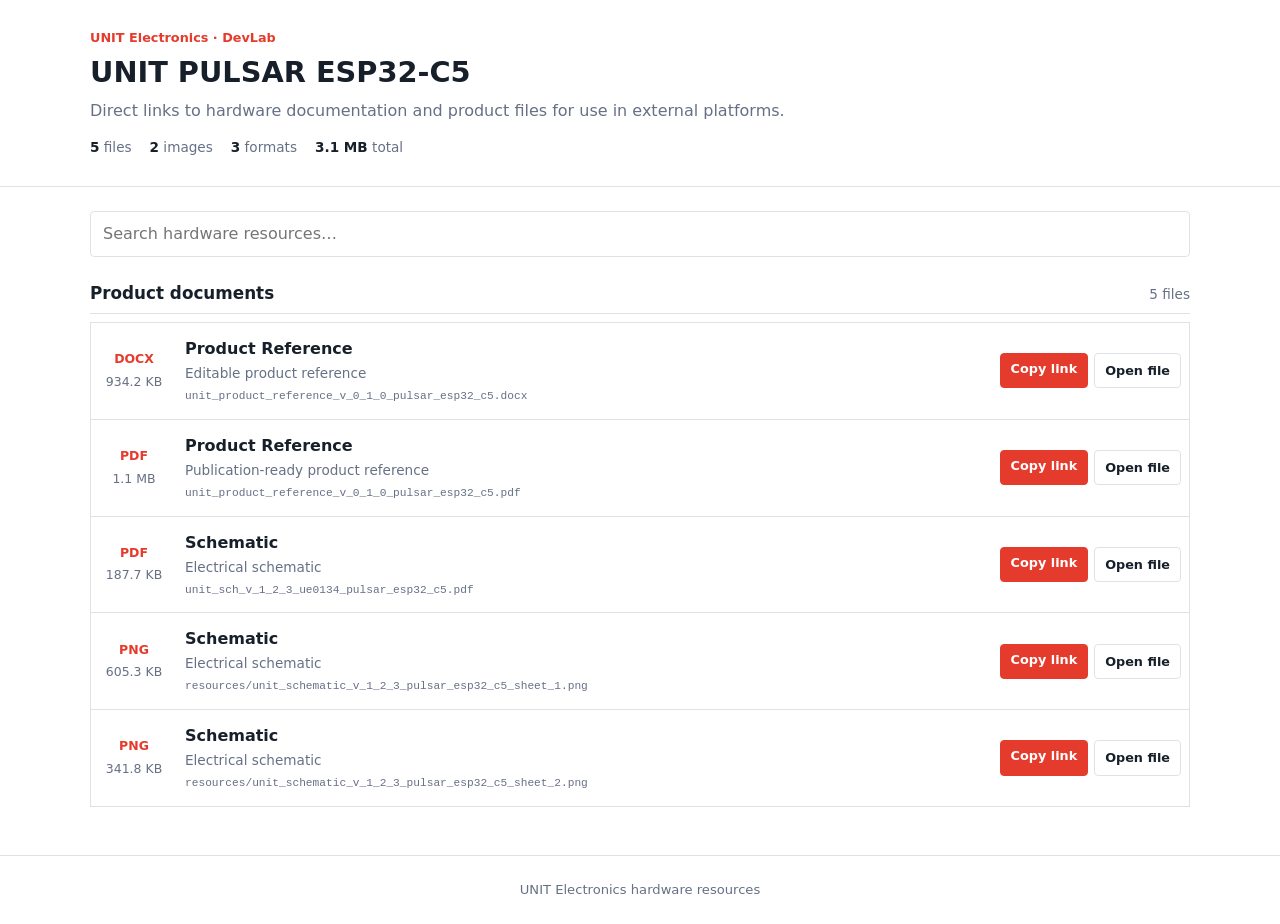
==== docs/index.html @ 6a367600 "Auto-update hardware documentation" ====
<!DOCTYPE html>
<html lang="en">
<head>
  <base href="hardware/">
  <meta charset="UTF-8">
  <meta name="viewport" content="width=device-width, initial-scale=1.0">
  <meta name="description" content="UNIT PULSAR ESP32-C5 hardware documentation and downloads">
  <title>UNIT PULSAR ESP32-C5 | Hardware Resources</title>
  <style>
    :root {
      --ink: #17202a;
      --muted: #667085;
      --line: #dfe3e8;
      --brand: #e53b2c;
    }
    * { box-sizing: border-box; }
    body {
      margin: 0;
      color: var(--ink);
      font: 16px/1.5 Inter, ui-sans-serif, system-ui, -apple-system, sans-serif;
    }
    .site-header { border-bottom: 1px solid var(--line); }
    .header-content, main {
      width: min(1100px, calc(100% - 32px));
      margin: 0 auto;
    }
    .header-content { padding: 28px 0; }
    .eyebrow {
      margin: 0 0 4px;
      color: var(--brand);
      font-size: .8rem;
      font-weight: 700;
    }
    h1 { margin: 0; font-size: 1.8rem; }
    .subtitle { margin: 5px 0 0; color: var(--muted); }
    .summary {
      display: flex;
      flex-wrap: wrap;
      gap: 18px;
      margin-top: 14px;
      color: var(--muted);
      font-size: .85rem;
    }
    .summary strong { color: var(--ink); }
    main { padding: 24px 0 48px; }
    .toolbar { margin-bottom: 24px; }
    .search {
      width: 100%;
      padding: 10px 12px;
      border: 1px solid var(--line);
      border-radius: 4px;
      color: var(--ink);
      font: inherit;
    }
    .search:focus { outline: 2px solid #f6c4bf; border-color: var(--brand); }
    .resource-section { margin-top: 24px; }
    .section-heading {
      display: flex;
      align-items: baseline;
      justify-content: space-between;
      margin-bottom: 8px;
      border-bottom: 1px solid var(--line);
    }
    .section-heading h2 { margin: 0 0 7px; font-size: 1.05rem; }
    .section-heading span { color: var(--muted); font-size: .85rem; }
    .resource-list { border-top: 1px solid var(--line); }
    .resource-item {
      display: grid;
      grid-template-columns: 70px minmax(0, 1fr) auto;
      align-items: center;
      gap: 16px;
      padding: 14px 8px;
      border: 1px solid var(--line);
      border-top: 0;
    }
    .file-meta { display: grid; gap: 4px; text-align: center; }
    .file-type {
      color: var(--brand);
      font-size: .78rem;
    }
    .file-size { color: var(--muted); font-size: .78rem; }
    .resource-details { min-width: 0; }
    .resource-item h3 { margin: 0; font-size: 1rem; }
    .resource-item p {
      display: inline;
      margin: 0 8px 0 0;
      color: var(--muted);
      font-size: .85rem;
    }
    .resource-item code {
      display: block;
      overflow: hidden;
      margin-top: 3px;
      color: var(--muted);
      font-size: .7rem;
      text-overflow: ellipsis;
      white-space: nowrap;
    }
    .actions { display: flex; gap: 6px; }
    .button {
      display: inline-flex;
      justify-content: center;
      padding: 7px 10px;
      border: 1px solid var(--line);
      border-radius: 4px;
      color: var(--ink);
      background: #fff;
      cursor: pointer;
      text-decoration: none;
      font-size: .8rem;
      font-weight: 600;
      font-family: inherit;
    }
    .button:hover { border-color: #aeb4bd; }
    .button.primary { color: #fff; border-color: var(--brand); background: var(--brand); }
    .empty-state { display: none; padding: 32px 0; color: var(--muted); text-align: center; }
    footer { padding: 24px 16px; border-top: 1px solid var(--line); color: var(--muted); text-align: center; font-size: .82rem; }
    [hidden] { display: none !important; }
    .visually-hidden {
      position: absolute;
      width: 1px;
      height: 1px;
      padding: 0;
      margin: -1px;
      overflow: hidden;
      clip: rect(0, 0, 0, 0);
      white-space: nowrap;
      border: 0;
    }
    @media (max-width: 680px) {
      .resource-item { grid-template-columns: 52px minmax(0, 1fr); }
      .actions { grid-column: 1 / -1; padding-left: 68px; }
    }
  </style>
</head>
<body>
  <header class="site-header">
    <div class="header-content">
      <p class="eyebrow">UNIT Electronics · DevLab</p>
      <h1>UNIT PULSAR ESP32-C5</h1>
      <p class="subtitle">Direct links to hardware documentation and product files for use in external platforms.</p>
      <div class="summary" aria-label="Resource summary">
        <span><strong>5</strong> files</span>
        <span><strong>2</strong> images</span>
        <span><strong>3</strong> formats</span>
        <span><strong>3.1 MB</strong> total</span>
      </div>
    </div>
  </header>
  <main>
    <div class="toolbar">
      <label for="resource-search" class="visually-hidden">Search hardware resources</label>
      <input id="resource-search" class="search" type="search" placeholder="Search hardware resources…" autocomplete="off">
    </div>

      <section class="resource-section">
        <div class="section-heading">
          <h2>Product documents</h2>
          <span>5 files</span>
        </div>
        <div class="resource-list">
        <article class="resource-item" data-search="product reference unit_product_reference_v_0_1_0_pulsar_esp32_c5.docx editable product reference">
          <div class="file-meta">
            <strong class="file-type">DOCX</strong>
            <span class="file-size">934.2 KB</span>
          </div>
          <div class="resource-details">
            <h3>Product Reference</h3>
            <p>Editable product reference</p>
            <code title="unit_product_reference_v_0_1_0_pulsar_esp32_c5.docx">unit_product_reference_v_0_1_0_pulsar_esp32_c5.docx</code>
          </div>
          <div class="actions">
            <button class="button primary copy-link" type="button" data-url="unit_product_reference_v_0_1_0_pulsar_esp32_c5.docx">Copy link</button>
            <a class="button" href="unit_product_reference_v_0_1_0_pulsar_esp32_c5.docx" target="_blank" rel="noopener">Open file</a>
          </div>
        </article>

        <article class="resource-item" data-search="product reference unit_product_reference_v_0_1_0_pulsar_esp32_c5.pdf publication-ready product reference">
          <div class="file-meta">
            <strong class="file-type">PDF</strong>
            <span class="file-size">1.1 MB</span>
          </div>
          <div class="resource-details">
            <h3>Product Reference</h3>
            <p>Publication-ready product reference</p>
            <code title="unit_product_reference_v_0_1_0_pulsar_esp32_c5.pdf">unit_product_reference_v_0_1_0_pulsar_esp32_c5.pdf</code>
          </div>
          <div class="actions">
            <button class="button primary copy-link" type="button" data-url="unit_product_reference_v_0_1_0_pulsar_esp32_c5.pdf">Copy link</button>
            <a class="button" href="unit_product_reference_v_0_1_0_pulsar_esp32_c5.pdf" target="_blank" rel="noopener">Open file</a>
          </div>
        </article>

        <article class="resource-item" data-search="schematic unit_sch_v_1_2_3_ue0134_pulsar_esp32_c5.pdf electrical schematic">
          <div class="file-meta">
            <strong class="file-type">PDF</strong>
            <span class="file-size">187.7 KB</span>
          </div>
          <div class="resource-details">
            <h3>Schematic</h3>
            <p>Electrical schematic</p>
            <code title="unit_sch_v_1_2_3_ue0134_pulsar_esp32_c5.pdf">unit_sch_v_1_2_3_ue0134_pulsar_esp32_c5.pdf</code>
          </div>
          <div class="actions">
            <button class="button primary copy-link" type="button" data-url="unit_sch_v_1_2_3_ue0134_pulsar_esp32_c5.pdf">Copy link</button>
            <a class="button" href="unit_sch_v_1_2_3_ue0134_pulsar_esp32_c5.pdf" target="_blank" rel="noopener">Open file</a>
          </div>
        </article>

        <article class="resource-item" data-search="schematic resources/unit_schematic_v_1_2_3_pulsar_esp32_c5_sheet_1.png electrical schematic">
          <div class="file-meta">
            <strong class="file-type">PNG</strong>
            <span class="file-size">605.3 KB</span>
          </div>
          <div class="resource-details">
            <h3>Schematic</h3>
            <p>Electrical schematic</p>
            <code title="resources/unit_schematic_v_1_2_3_pulsar_esp32_c5_sheet_1.png">resources/unit_schematic_v_1_2_3_pulsar_esp32_c5_sheet_1.png</code>
          </div>
          <div class="actions">
            <button class="button primary copy-link" type="button" data-url="resources/unit_schematic_v_1_2_3_pulsar_esp32_c5_sheet_1.png">Copy link</button>
            <a class="button" href="resources/unit_schematic_v_1_2_3_pulsar_esp32_c5_sheet_1.png" target="_blank" rel="noopener">Open file</a>
          </div>
        </article>

        <article class="resource-item" data-search="schematic resources/unit_schematic_v_1_2_3_pulsar_esp32_c5_sheet_2.png electrical schematic">
          <div class="file-meta">
            <strong class="file-type">PNG</strong>
            <span class="file-size">341.8 KB</span>
          </div>
          <div class="resource-details">
            <h3>Schematic</h3>
            <p>Electrical schematic</p>
            <code title="resources/unit_schematic_v_1_2_3_pulsar_esp32_c5_sheet_2.png">resources/unit_schematic_v_1_2_3_pulsar_esp32_c5_sheet_2.png</code>
          </div>
          <div class="actions">
            <button class="button primary copy-link" type="button" data-url="resources/unit_schematic_v_1_2_3_pulsar_esp32_c5_sheet_2.png">Copy link</button>
            <a class="button" href="resources/unit_schematic_v_1_2_3_pulsar_esp32_c5_sheet_2.png" target="_blank" rel="noopener">Open file</a>
          </div>
        </article>
        </div>
      </section>
    <p id="empty-state" class="empty-state">No resources match your search.</p>
  </main>
  <footer>UNIT Electronics hardware resources</footer>
  <script>
    const search = document.getElementById('resource-search');
    const sections = [...document.querySelectorAll('.resource-section')];
    const emptyState = document.getElementById('empty-state');
    const copyText = async (text) => {
      try {
        await navigator.clipboard.writeText(text);
      } catch (error) {
        const input = document.createElement('textarea');
        input.value = text;
        input.style.position = 'fixed';
        input.style.opacity = '0';
        document.body.appendChild(input);
        input.select();
        document.execCommand('copy');
        input.remove();
      }
    };
    document.querySelectorAll('.copy-link').forEach((button) => {
      button.addEventListener('click', async () => {
        const absoluteUrl = new URL(button.dataset.url, document.baseURI).href;
        await copyText(absoluteUrl);
        const originalLabel = button.textContent;
        button.textContent = 'Copied';
        setTimeout(() => { button.textContent = originalLabel; }, 1600);
      });
    });
    search.addEventListener('input', () => {
      const query = search.value.trim().toLowerCase();
      let visibleCards = 0;
      sections.forEach((section) => {
        let sectionCards = 0;
        section.querySelectorAll('.resource-item').forEach((card) => {
          const match = card.dataset.search.includes(query);
          card.hidden = !match;
          sectionCards += Number(match);
        });
        section.hidden = sectionCards === 0;
        visibleCards += sectionCards;
      });
      emptyState.style.display = visibleCards ? 'none' : 'block';
    });
  </script>
</body>
</html>
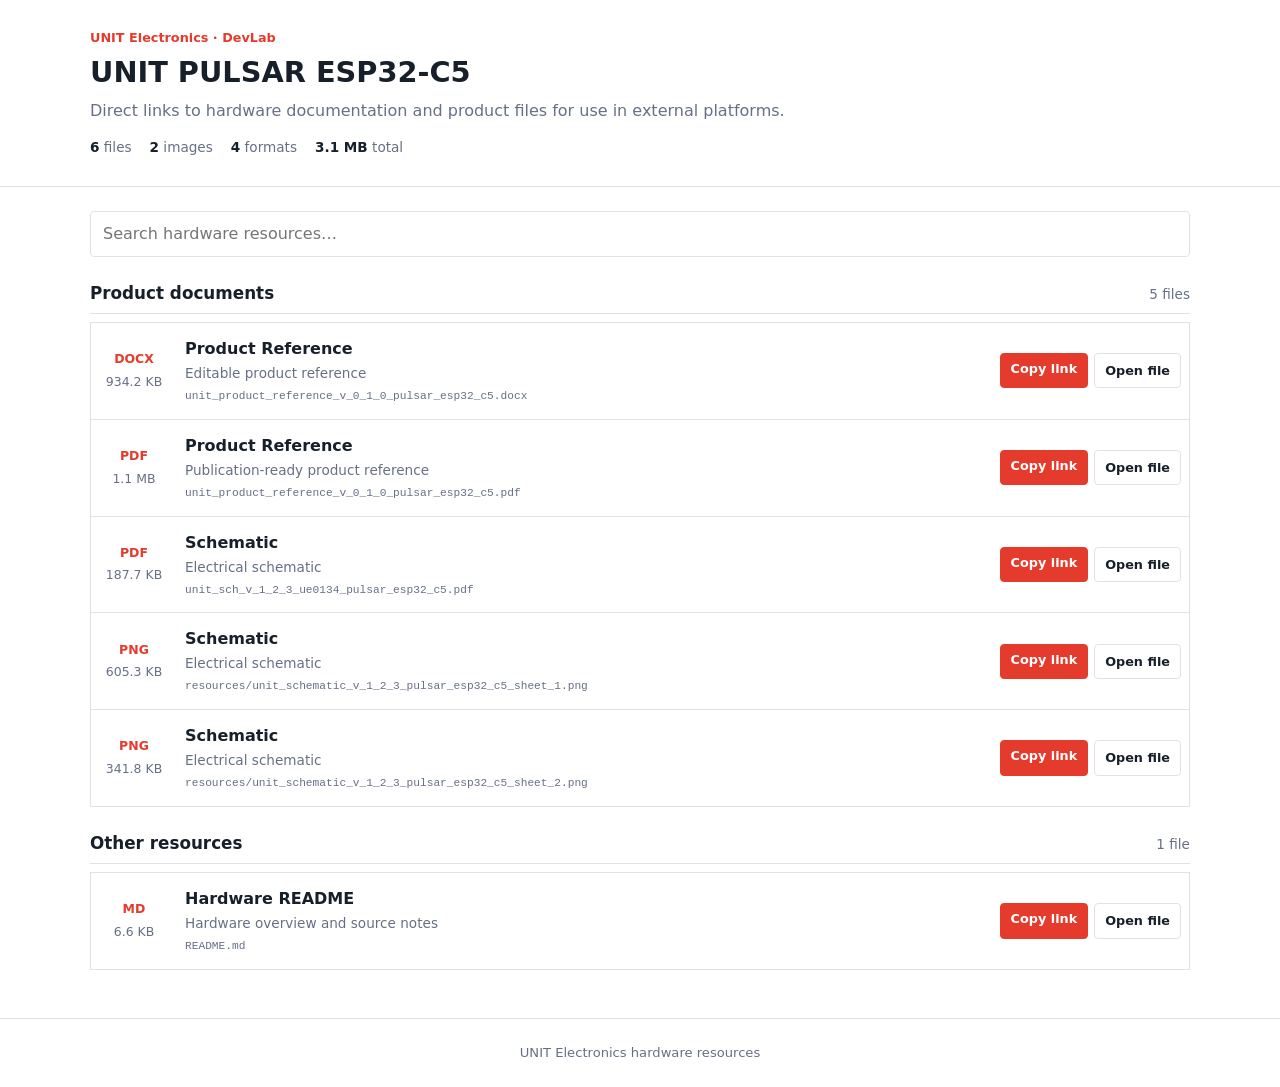
==== commit 274820e0: "Auto-update hardware documentation" ====
--- a/docs/index.html
+++ b/docs/index.html
@@ -140,9 +140,9 @@
       <h1>UNIT PULSAR ESP32-C5</h1>
       <p class="subtitle">Direct links to hardware documentation and product files for use in external platforms.</p>
       <div class="summary" aria-label="Resource summary">
-        <span><strong>5</strong> files</span>
+        <span><strong>6</strong> files</span>
         <span><strong>2</strong> images</span>
-        <span><strong>3</strong> formats</span>
+        <span><strong>4</strong> formats</span>
         <span><strong>3.1 MB</strong> total</span>
       </div>
     </div>
@@ -236,6 +236,29 @@
           <div class="actions">
             <button class="button primary copy-link" type="button" data-url="resources/unit_schematic_v_1_2_3_pulsar_esp32_c5_sheet_2.png">Copy link</button>
             <a class="button" href="resources/unit_schematic_v_1_2_3_pulsar_esp32_c5_sheet_2.png" target="_blank" rel="noopener">Open file</a>
+          </div>
+        </article>
+        </div>
+      </section>
+      <section class="resource-section">
+        <div class="section-heading">
+          <h2>Other resources</h2>
+          <span>1 file</span>
+        </div>
+        <div class="resource-list">
+        <article class="resource-item" data-search="hardware readme readme.md hardware overview and source notes">
+          <div class="file-meta">
+            <strong class="file-type">MD</strong>
+            <span class="file-size">6.6 KB</span>
+          </div>
+          <div class="resource-details">
+            <h3>Hardware README</h3>
+            <p>Hardware overview and source notes</p>
+            <code title="README.md">README.md</code>
+          </div>
+          <div class="actions">
+            <button class="button primary copy-link" type="button" data-url="README.md">Copy link</button>
+            <a class="button" href="README.md" target="_blank" rel="noopener">Open file</a>
           </div>
         </article>
         </div>
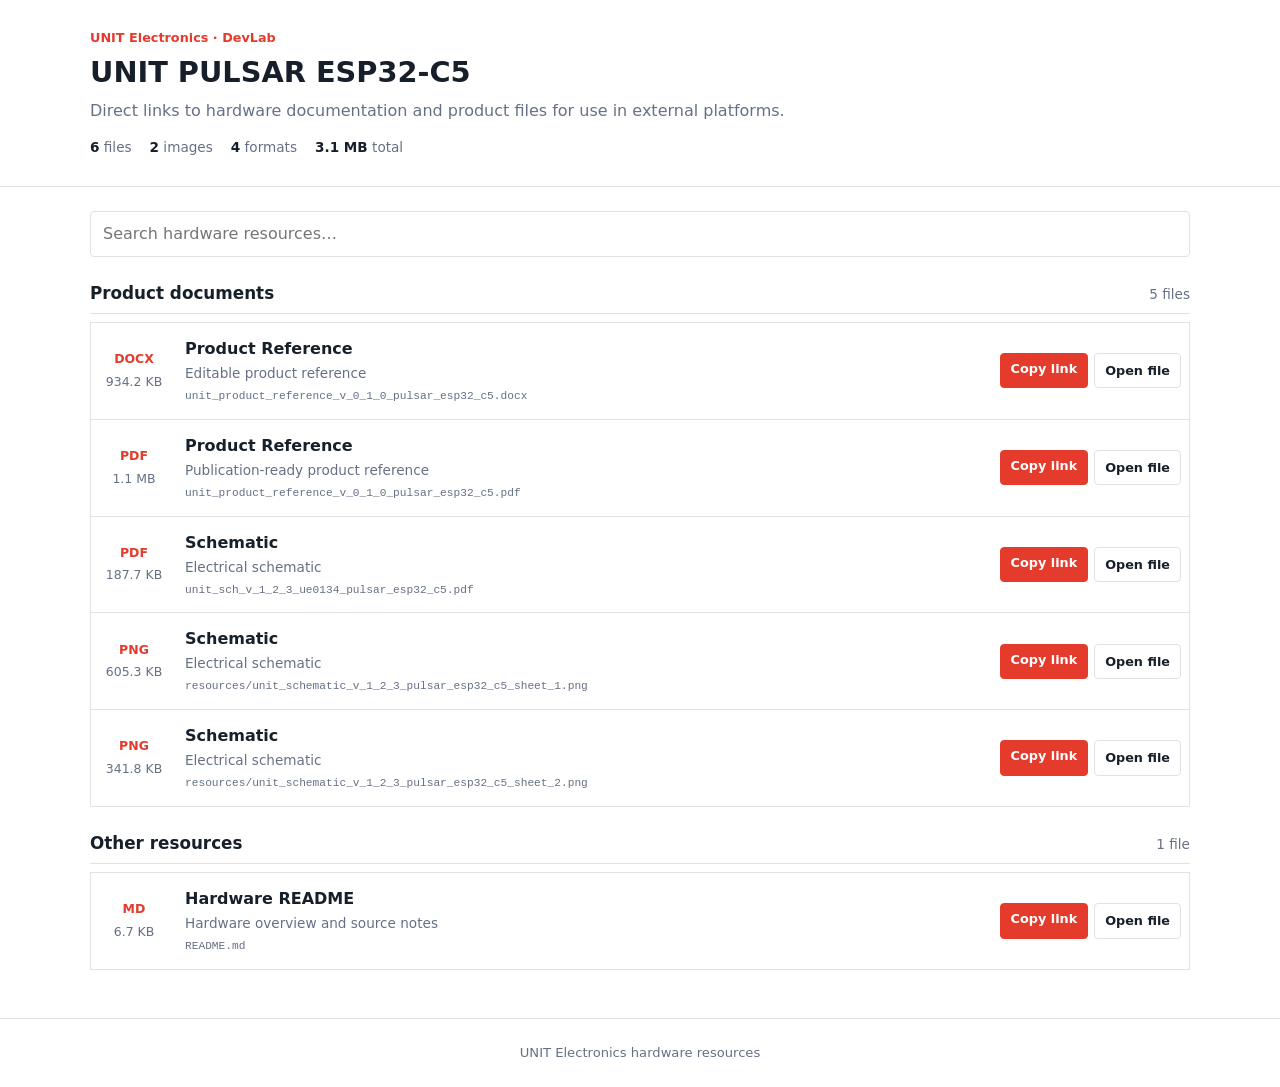
==== commit 54679998: "Auto-update hardware documentation" ====
--- a/docs/index.html
+++ b/docs/index.html
@@ -249,7 +249,7 @@
         <article class="resource-item" data-search="hardware readme readme.md hardware overview and source notes">
           <div class="file-meta">
             <strong class="file-type">MD</strong>
-            <span class="file-size">6.6 KB</span>
+            <span class="file-size">6.7 KB</span>
           </div>
           <div class="resource-details">
             <h3>Hardware README</h3>
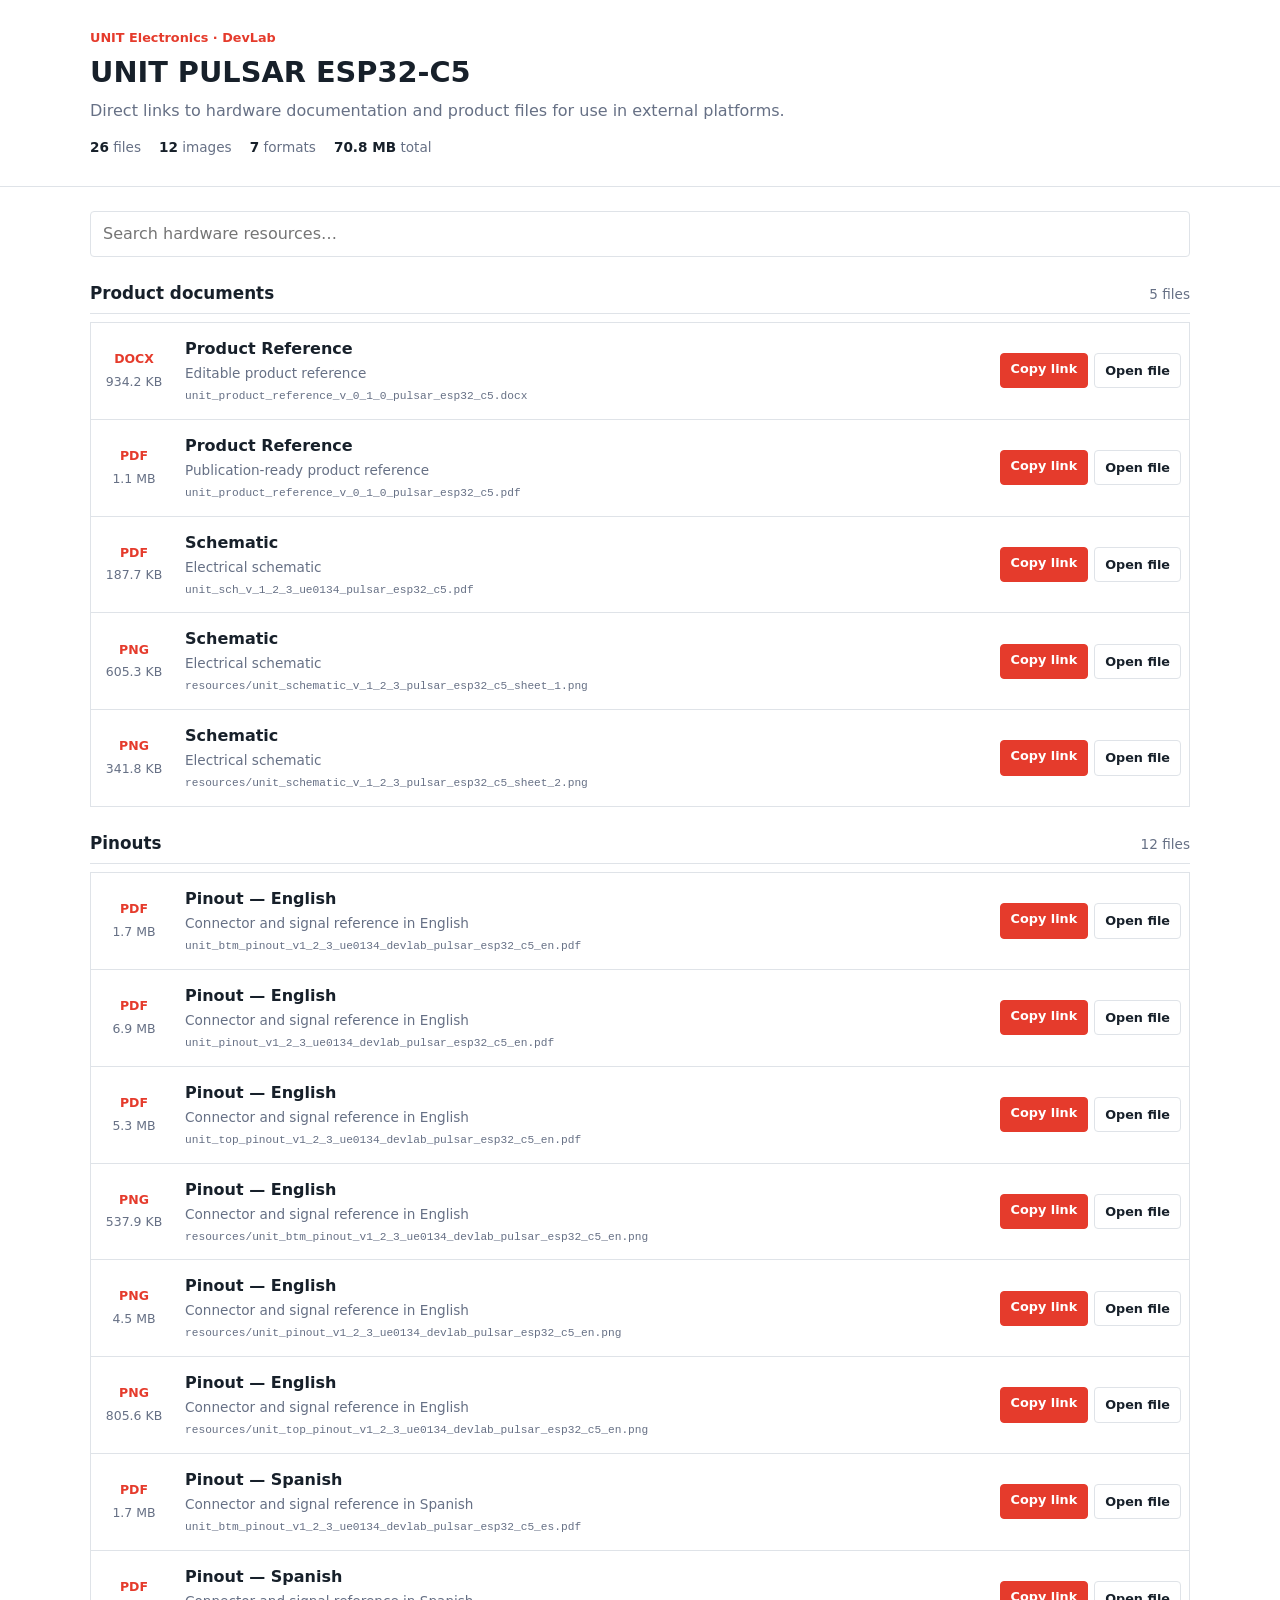
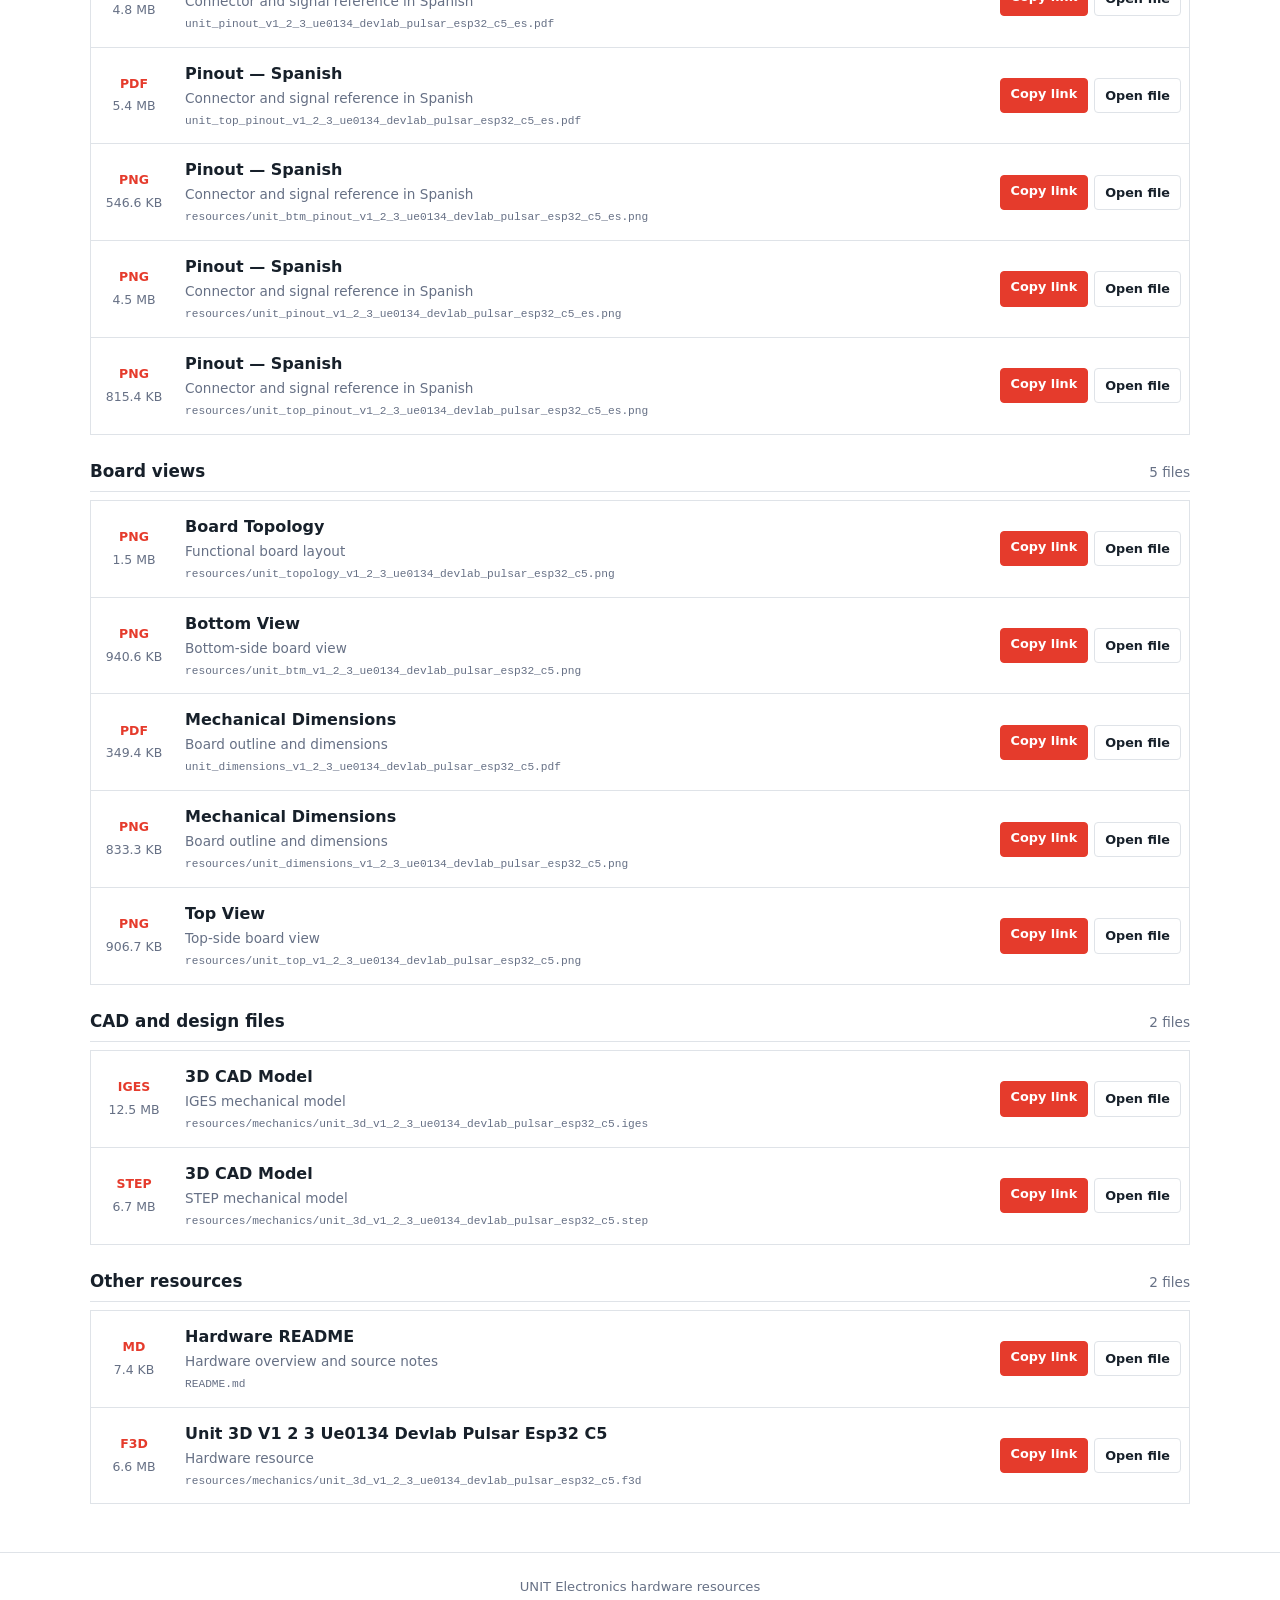
==== commit 3e25728b: "Auto-update hardware documentation" ====
--- a/docs/index.html
+++ b/docs/index.html
@@ -140,10 +140,10 @@
       <h1>UNIT PULSAR ESP32-C5</h1>
       <p class="subtitle">Direct links to hardware documentation and product files for use in external platforms.</p>
       <div class="summary" aria-label="Resource summary">
-        <span><strong>6</strong> files</span>
-        <span><strong>2</strong> images</span>
-        <span><strong>4</strong> formats</span>
-        <span><strong>3.1 MB</strong> total</span>
+        <span><strong>26</strong> files</span>
+        <span><strong>12</strong> images</span>
+        <span><strong>7</strong> formats</span>
+        <span><strong>70.8 MB</strong> total</span>
       </div>
     </div>
   </header>
@@ -242,14 +242,339 @@
       </section>
       <section class="resource-section">
         <div class="section-heading">
+          <h2>Pinouts</h2>
+          <span>12 files</span>
+        </div>
+        <div class="resource-list">
+        <article class="resource-item" data-search="pinout — english unit_btm_pinout_v1_2_3_ue0134_devlab_pulsar_esp32_c5_en.pdf connector and signal reference in english">
+          <div class="file-meta">
+            <strong class="file-type">PDF</strong>
+            <span class="file-size">1.7 MB</span>
+          </div>
+          <div class="resource-details">
+            <h3>Pinout — English</h3>
+            <p>Connector and signal reference in English</p>
+            <code title="unit_btm_pinout_v1_2_3_ue0134_devlab_pulsar_esp32_c5_en.pdf">unit_btm_pinout_v1_2_3_ue0134_devlab_pulsar_esp32_c5_en.pdf</code>
+          </div>
+          <div class="actions">
+            <button class="button primary copy-link" type="button" data-url="unit_btm_pinout_v1_2_3_ue0134_devlab_pulsar_esp32_c5_en.pdf">Copy link</button>
+            <a class="button" href="unit_btm_pinout_v1_2_3_ue0134_devlab_pulsar_esp32_c5_en.pdf" target="_blank" rel="noopener">Open file</a>
+          </div>
+        </article>
+
+        <article class="resource-item" data-search="pinout — english unit_pinout_v1_2_3_ue0134_devlab_pulsar_esp32_c5_en.pdf connector and signal reference in english">
+          <div class="file-meta">
+            <strong class="file-type">PDF</strong>
+            <span class="file-size">6.9 MB</span>
+          </div>
+          <div class="resource-details">
+            <h3>Pinout — English</h3>
+            <p>Connector and signal reference in English</p>
+            <code title="unit_pinout_v1_2_3_ue0134_devlab_pulsar_esp32_c5_en.pdf">unit_pinout_v1_2_3_ue0134_devlab_pulsar_esp32_c5_en.pdf</code>
+          </div>
+          <div class="actions">
+            <button class="button primary copy-link" type="button" data-url="unit_pinout_v1_2_3_ue0134_devlab_pulsar_esp32_c5_en.pdf">Copy link</button>
+            <a class="button" href="unit_pinout_v1_2_3_ue0134_devlab_pulsar_esp32_c5_en.pdf" target="_blank" rel="noopener">Open file</a>
+          </div>
+        </article>
+
+        <article class="resource-item" data-search="pinout — english unit_top_pinout_v1_2_3_ue0134_devlab_pulsar_esp32_c5_en.pdf connector and signal reference in english">
+          <div class="file-meta">
+            <strong class="file-type">PDF</strong>
+            <span class="file-size">5.3 MB</span>
+          </div>
+          <div class="resource-details">
+            <h3>Pinout — English</h3>
+            <p>Connector and signal reference in English</p>
+            <code title="unit_top_pinout_v1_2_3_ue0134_devlab_pulsar_esp32_c5_en.pdf">unit_top_pinout_v1_2_3_ue0134_devlab_pulsar_esp32_c5_en.pdf</code>
+          </div>
+          <div class="actions">
+            <button class="button primary copy-link" type="button" data-url="unit_top_pinout_v1_2_3_ue0134_devlab_pulsar_esp32_c5_en.pdf">Copy link</button>
+            <a class="button" href="unit_top_pinout_v1_2_3_ue0134_devlab_pulsar_esp32_c5_en.pdf" target="_blank" rel="noopener">Open file</a>
+          </div>
+        </article>
+
+        <article class="resource-item" data-search="pinout — english resources/unit_btm_pinout_v1_2_3_ue0134_devlab_pulsar_esp32_c5_en.png connector and signal reference in english">
+          <div class="file-meta">
+            <strong class="file-type">PNG</strong>
+            <span class="file-size">537.9 KB</span>
+          </div>
+          <div class="resource-details">
+            <h3>Pinout — English</h3>
+            <p>Connector and signal reference in English</p>
+            <code title="resources/unit_btm_pinout_v1_2_3_ue0134_devlab_pulsar_esp32_c5_en.png">resources/unit_btm_pinout_v1_2_3_ue0134_devlab_pulsar_esp32_c5_en.png</code>
+          </div>
+          <div class="actions">
+            <button class="button primary copy-link" type="button" data-url="resources/unit_btm_pinout_v1_2_3_ue0134_devlab_pulsar_esp32_c5_en.png">Copy link</button>
+            <a class="button" href="resources/unit_btm_pinout_v1_2_3_ue0134_devlab_pulsar_esp32_c5_en.png" target="_blank" rel="noopener">Open file</a>
+          </div>
+        </article>
+
+        <article class="resource-item" data-search="pinout — english resources/unit_pinout_v1_2_3_ue0134_devlab_pulsar_esp32_c5_en.png connector and signal reference in english">
+          <div class="file-meta">
+            <strong class="file-type">PNG</strong>
+            <span class="file-size">4.5 MB</span>
+          </div>
+          <div class="resource-details">
+            <h3>Pinout — English</h3>
+            <p>Connector and signal reference in English</p>
+            <code title="resources/unit_pinout_v1_2_3_ue0134_devlab_pulsar_esp32_c5_en.png">resources/unit_pinout_v1_2_3_ue0134_devlab_pulsar_esp32_c5_en.png</code>
+          </div>
+          <div class="actions">
+            <button class="button primary copy-link" type="button" data-url="resources/unit_pinout_v1_2_3_ue0134_devlab_pulsar_esp32_c5_en.png">Copy link</button>
+            <a class="button" href="resources/unit_pinout_v1_2_3_ue0134_devlab_pulsar_esp32_c5_en.png" target="_blank" rel="noopener">Open file</a>
+          </div>
+        </article>
+
+        <article class="resource-item" data-search="pinout — english resources/unit_top_pinout_v1_2_3_ue0134_devlab_pulsar_esp32_c5_en.png connector and signal reference in english">
+          <div class="file-meta">
+            <strong class="file-type">PNG</strong>
+            <span class="file-size">805.6 KB</span>
+          </div>
+          <div class="resource-details">
+            <h3>Pinout — English</h3>
+            <p>Connector and signal reference in English</p>
+            <code title="resources/unit_top_pinout_v1_2_3_ue0134_devlab_pulsar_esp32_c5_en.png">resources/unit_top_pinout_v1_2_3_ue0134_devlab_pulsar_esp32_c5_en.png</code>
+          </div>
+          <div class="actions">
+            <button class="button primary copy-link" type="button" data-url="resources/unit_top_pinout_v1_2_3_ue0134_devlab_pulsar_esp32_c5_en.png">Copy link</button>
+            <a class="button" href="resources/unit_top_pinout_v1_2_3_ue0134_devlab_pulsar_esp32_c5_en.png" target="_blank" rel="noopener">Open file</a>
+          </div>
+        </article>
+
+        <article class="resource-item" data-search="pinout — spanish unit_btm_pinout_v1_2_3_ue0134_devlab_pulsar_esp32_c5_es.pdf connector and signal reference in spanish">
+          <div class="file-meta">
+            <strong class="file-type">PDF</strong>
+            <span class="file-size">1.7 MB</span>
+          </div>
+          <div class="resource-details">
+            <h3>Pinout — Spanish</h3>
+            <p>Connector and signal reference in Spanish</p>
+            <code title="unit_btm_pinout_v1_2_3_ue0134_devlab_pulsar_esp32_c5_es.pdf">unit_btm_pinout_v1_2_3_ue0134_devlab_pulsar_esp32_c5_es.pdf</code>
+          </div>
+          <div class="actions">
+            <button class="button primary copy-link" type="button" data-url="unit_btm_pinout_v1_2_3_ue0134_devlab_pulsar_esp32_c5_es.pdf">Copy link</button>
+            <a class="button" href="unit_btm_pinout_v1_2_3_ue0134_devlab_pulsar_esp32_c5_es.pdf" target="_blank" rel="noopener">Open file</a>
+          </div>
+        </article>
+
+        <article class="resource-item" data-search="pinout — spanish unit_pinout_v1_2_3_ue0134_devlab_pulsar_esp32_c5_es.pdf connector and signal reference in spanish">
+          <div class="file-meta">
+            <strong class="file-type">PDF</strong>
+            <span class="file-size">4.8 MB</span>
+          </div>
+          <div class="resource-details">
+            <h3>Pinout — Spanish</h3>
+            <p>Connector and signal reference in Spanish</p>
+            <code title="unit_pinout_v1_2_3_ue0134_devlab_pulsar_esp32_c5_es.pdf">unit_pinout_v1_2_3_ue0134_devlab_pulsar_esp32_c5_es.pdf</code>
+          </div>
+          <div class="actions">
+            <button class="button primary copy-link" type="button" data-url="unit_pinout_v1_2_3_ue0134_devlab_pulsar_esp32_c5_es.pdf">Copy link</button>
+            <a class="button" href="unit_pinout_v1_2_3_ue0134_devlab_pulsar_esp32_c5_es.pdf" target="_blank" rel="noopener">Open file</a>
+          </div>
+        </article>
+
+        <article class="resource-item" data-search="pinout — spanish unit_top_pinout_v1_2_3_ue0134_devlab_pulsar_esp32_c5_es.pdf connector and signal reference in spanish">
+          <div class="file-meta">
+            <strong class="file-type">PDF</strong>
+            <span class="file-size">5.4 MB</span>
+          </div>
+          <div class="resource-details">
+            <h3>Pinout — Spanish</h3>
+            <p>Connector and signal reference in Spanish</p>
+            <code title="unit_top_pinout_v1_2_3_ue0134_devlab_pulsar_esp32_c5_es.pdf">unit_top_pinout_v1_2_3_ue0134_devlab_pulsar_esp32_c5_es.pdf</code>
+          </div>
+          <div class="actions">
+            <button class="button primary copy-link" type="button" data-url="unit_top_pinout_v1_2_3_ue0134_devlab_pulsar_esp32_c5_es.pdf">Copy link</button>
+            <a class="button" href="unit_top_pinout_v1_2_3_ue0134_devlab_pulsar_esp32_c5_es.pdf" target="_blank" rel="noopener">Open file</a>
+          </div>
+        </article>
+
+        <article class="resource-item" data-search="pinout — spanish resources/unit_btm_pinout_v1_2_3_ue0134_devlab_pulsar_esp32_c5_es.png connector and signal reference in spanish">
+          <div class="file-meta">
+            <strong class="file-type">PNG</strong>
+            <span class="file-size">546.6 KB</span>
+          </div>
+          <div class="resource-details">
+            <h3>Pinout — Spanish</h3>
+            <p>Connector and signal reference in Spanish</p>
+            <code title="resources/unit_btm_pinout_v1_2_3_ue0134_devlab_pulsar_esp32_c5_es.png">resources/unit_btm_pinout_v1_2_3_ue0134_devlab_pulsar_esp32_c5_es.png</code>
+          </div>
+          <div class="actions">
+            <button class="button primary copy-link" type="button" data-url="resources/unit_btm_pinout_v1_2_3_ue0134_devlab_pulsar_esp32_c5_es.png">Copy link</button>
+            <a class="button" href="resources/unit_btm_pinout_v1_2_3_ue0134_devlab_pulsar_esp32_c5_es.png" target="_blank" rel="noopener">Open file</a>
+          </div>
+        </article>
+
+        <article class="resource-item" data-search="pinout — spanish resources/unit_pinout_v1_2_3_ue0134_devlab_pulsar_esp32_c5_es.png connector and signal reference in spanish">
+          <div class="file-meta">
+            <strong class="file-type">PNG</strong>
+            <span class="file-size">4.5 MB</span>
+          </div>
+          <div class="resource-details">
+            <h3>Pinout — Spanish</h3>
+            <p>Connector and signal reference in Spanish</p>
+            <code title="resources/unit_pinout_v1_2_3_ue0134_devlab_pulsar_esp32_c5_es.png">resources/unit_pinout_v1_2_3_ue0134_devlab_pulsar_esp32_c5_es.png</code>
+          </div>
+          <div class="actions">
+            <button class="button primary copy-link" type="button" data-url="resources/unit_pinout_v1_2_3_ue0134_devlab_pulsar_esp32_c5_es.png">Copy link</button>
+            <a class="button" href="resources/unit_pinout_v1_2_3_ue0134_devlab_pulsar_esp32_c5_es.png" target="_blank" rel="noopener">Open file</a>
+          </div>
+        </article>
+
+        <article class="resource-item" data-search="pinout — spanish resources/unit_top_pinout_v1_2_3_ue0134_devlab_pulsar_esp32_c5_es.png connector and signal reference in spanish">
+          <div class="file-meta">
+            <strong class="file-type">PNG</strong>
+            <span class="file-size">815.4 KB</span>
+          </div>
+          <div class="resource-details">
+            <h3>Pinout — Spanish</h3>
+            <p>Connector and signal reference in Spanish</p>
+            <code title="resources/unit_top_pinout_v1_2_3_ue0134_devlab_pulsar_esp32_c5_es.png">resources/unit_top_pinout_v1_2_3_ue0134_devlab_pulsar_esp32_c5_es.png</code>
+          </div>
+          <div class="actions">
+            <button class="button primary copy-link" type="button" data-url="resources/unit_top_pinout_v1_2_3_ue0134_devlab_pulsar_esp32_c5_es.png">Copy link</button>
+            <a class="button" href="resources/unit_top_pinout_v1_2_3_ue0134_devlab_pulsar_esp32_c5_es.png" target="_blank" rel="noopener">Open file</a>
+          </div>
+        </article>
+        </div>
+      </section>
+      <section class="resource-section">
+        <div class="section-heading">
+          <h2>Board views</h2>
+          <span>5 files</span>
+        </div>
+        <div class="resource-list">
+        <article class="resource-item" data-search="board topology resources/unit_topology_v1_2_3_ue0134_devlab_pulsar_esp32_c5.png functional board layout">
+          <div class="file-meta">
+            <strong class="file-type">PNG</strong>
+            <span class="file-size">1.5 MB</span>
+          </div>
+          <div class="resource-details">
+            <h3>Board Topology</h3>
+            <p>Functional board layout</p>
+            <code title="resources/unit_topology_v1_2_3_ue0134_devlab_pulsar_esp32_c5.png">resources/unit_topology_v1_2_3_ue0134_devlab_pulsar_esp32_c5.png</code>
+          </div>
+          <div class="actions">
+            <button class="button primary copy-link" type="button" data-url="resources/unit_topology_v1_2_3_ue0134_devlab_pulsar_esp32_c5.png">Copy link</button>
+            <a class="button" href="resources/unit_topology_v1_2_3_ue0134_devlab_pulsar_esp32_c5.png" target="_blank" rel="noopener">Open file</a>
+          </div>
+        </article>
+
+        <article class="resource-item" data-search="bottom view resources/unit_btm_v1_2_3_ue0134_devlab_pulsar_esp32_c5.png bottom-side board view">
+          <div class="file-meta">
+            <strong class="file-type">PNG</strong>
+            <span class="file-size">940.6 KB</span>
+          </div>
+          <div class="resource-details">
+            <h3>Bottom View</h3>
+            <p>Bottom-side board view</p>
+            <code title="resources/unit_btm_v1_2_3_ue0134_devlab_pulsar_esp32_c5.png">resources/unit_btm_v1_2_3_ue0134_devlab_pulsar_esp32_c5.png</code>
+          </div>
+          <div class="actions">
+            <button class="button primary copy-link" type="button" data-url="resources/unit_btm_v1_2_3_ue0134_devlab_pulsar_esp32_c5.png">Copy link</button>
+            <a class="button" href="resources/unit_btm_v1_2_3_ue0134_devlab_pulsar_esp32_c5.png" target="_blank" rel="noopener">Open file</a>
+          </div>
+        </article>
+
+        <article class="resource-item" data-search="mechanical dimensions unit_dimensions_v1_2_3_ue0134_devlab_pulsar_esp32_c5.pdf board outline and dimensions">
+          <div class="file-meta">
+            <strong class="file-type">PDF</strong>
+            <span class="file-size">349.4 KB</span>
+          </div>
+          <div class="resource-details">
+            <h3>Mechanical Dimensions</h3>
+            <p>Board outline and dimensions</p>
+            <code title="unit_dimensions_v1_2_3_ue0134_devlab_pulsar_esp32_c5.pdf">unit_dimensions_v1_2_3_ue0134_devlab_pulsar_esp32_c5.pdf</code>
+          </div>
+          <div class="actions">
+            <button class="button primary copy-link" type="button" data-url="unit_dimensions_v1_2_3_ue0134_devlab_pulsar_esp32_c5.pdf">Copy link</button>
+            <a class="button" href="unit_dimensions_v1_2_3_ue0134_devlab_pulsar_esp32_c5.pdf" target="_blank" rel="noopener">Open file</a>
+          </div>
+        </article>
+
+        <article class="resource-item" data-search="mechanical dimensions resources/unit_dimensions_v1_2_3_ue0134_devlab_pulsar_esp32_c5.png board outline and dimensions">
+          <div class="file-meta">
+            <strong class="file-type">PNG</strong>
+            <span class="file-size">833.3 KB</span>
+          </div>
+          <div class="resource-details">
+            <h3>Mechanical Dimensions</h3>
+            <p>Board outline and dimensions</p>
+            <code title="resources/unit_dimensions_v1_2_3_ue0134_devlab_pulsar_esp32_c5.png">resources/unit_dimensions_v1_2_3_ue0134_devlab_pulsar_esp32_c5.png</code>
+          </div>
+          <div class="actions">
+            <button class="button primary copy-link" type="button" data-url="resources/unit_dimensions_v1_2_3_ue0134_devlab_pulsar_esp32_c5.png">Copy link</button>
+            <a class="button" href="resources/unit_dimensions_v1_2_3_ue0134_devlab_pulsar_esp32_c5.png" target="_blank" rel="noopener">Open file</a>
+          </div>
+        </article>
+
+        <article class="resource-item" data-search="top view resources/unit_top_v1_2_3_ue0134_devlab_pulsar_esp32_c5.png top-side board view">
+          <div class="file-meta">
+            <strong class="file-type">PNG</strong>
+            <span class="file-size">906.7 KB</span>
+          </div>
+          <div class="resource-details">
+            <h3>Top View</h3>
+            <p>Top-side board view</p>
+            <code title="resources/unit_top_v1_2_3_ue0134_devlab_pulsar_esp32_c5.png">resources/unit_top_v1_2_3_ue0134_devlab_pulsar_esp32_c5.png</code>
+          </div>
+          <div class="actions">
+            <button class="button primary copy-link" type="button" data-url="resources/unit_top_v1_2_3_ue0134_devlab_pulsar_esp32_c5.png">Copy link</button>
+            <a class="button" href="resources/unit_top_v1_2_3_ue0134_devlab_pulsar_esp32_c5.png" target="_blank" rel="noopener">Open file</a>
+          </div>
+        </article>
+        </div>
+      </section>
+      <section class="resource-section">
+        <div class="section-heading">
+          <h2>CAD and design files</h2>
+          <span>2 files</span>
+        </div>
+        <div class="resource-list">
+        <article class="resource-item" data-search="3d cad model resources/mechanics/unit_3d_v1_2_3_ue0134_devlab_pulsar_esp32_c5.iges iges mechanical model">
+          <div class="file-meta">
+            <strong class="file-type">IGES</strong>
+            <span class="file-size">12.5 MB</span>
+          </div>
+          <div class="resource-details">
+            <h3>3D CAD Model</h3>
+            <p>IGES mechanical model</p>
+            <code title="resources/mechanics/unit_3d_v1_2_3_ue0134_devlab_pulsar_esp32_c5.iges">resources/mechanics/unit_3d_v1_2_3_ue0134_devlab_pulsar_esp32_c5.iges</code>
+          </div>
+          <div class="actions">
+            <button class="button primary copy-link" type="button" data-url="resources/mechanics/unit_3d_v1_2_3_ue0134_devlab_pulsar_esp32_c5.iges">Copy link</button>
+            <a class="button" href="resources/mechanics/unit_3d_v1_2_3_ue0134_devlab_pulsar_esp32_c5.iges" target="_blank" rel="noopener">Open file</a>
+          </div>
+        </article>
+
+        <article class="resource-item" data-search="3d cad model resources/mechanics/unit_3d_v1_2_3_ue0134_devlab_pulsar_esp32_c5.step step mechanical model">
+          <div class="file-meta">
+            <strong class="file-type">STEP</strong>
+            <span class="file-size">6.7 MB</span>
+          </div>
+          <div class="resource-details">
+            <h3>3D CAD Model</h3>
+            <p>STEP mechanical model</p>
+            <code title="resources/mechanics/unit_3d_v1_2_3_ue0134_devlab_pulsar_esp32_c5.step">resources/mechanics/unit_3d_v1_2_3_ue0134_devlab_pulsar_esp32_c5.step</code>
+          </div>
+          <div class="actions">
+            <button class="button primary copy-link" type="button" data-url="resources/mechanics/unit_3d_v1_2_3_ue0134_devlab_pulsar_esp32_c5.step">Copy link</button>
+            <a class="button" href="resources/mechanics/unit_3d_v1_2_3_ue0134_devlab_pulsar_esp32_c5.step" target="_blank" rel="noopener">Open file</a>
+          </div>
+        </article>
+        </div>
+      </section>
+      <section class="resource-section">
+        <div class="section-heading">
           <h2>Other resources</h2>
-          <span>1 file</span>
+          <span>2 files</span>
         </div>
         <div class="resource-list">
         <article class="resource-item" data-search="hardware readme readme.md hardware overview and source notes">
           <div class="file-meta">
             <strong class="file-type">MD</strong>
-            <span class="file-size">6.7 KB</span>
+            <span class="file-size">7.4 KB</span>
           </div>
           <div class="resource-details">
             <h3>Hardware README</h3>
@@ -259,6 +584,22 @@
           <div class="actions">
             <button class="button primary copy-link" type="button" data-url="README.md">Copy link</button>
             <a class="button" href="README.md" target="_blank" rel="noopener">Open file</a>
+          </div>
+        </article>
+
+        <article class="resource-item" data-search="unit 3d v1 2 3 ue0134 devlab pulsar esp32 c5 resources/mechanics/unit_3d_v1_2_3_ue0134_devlab_pulsar_esp32_c5.f3d hardware resource">
+          <div class="file-meta">
+            <strong class="file-type">F3D</strong>
+            <span class="file-size">6.6 MB</span>
+          </div>
+          <div class="resource-details">
+            <h3>Unit 3D V1 2 3 Ue0134 Devlab Pulsar Esp32 C5</h3>
+            <p>Hardware resource</p>
+            <code title="resources/mechanics/unit_3d_v1_2_3_ue0134_devlab_pulsar_esp32_c5.f3d">resources/mechanics/unit_3d_v1_2_3_ue0134_devlab_pulsar_esp32_c5.f3d</code>
+          </div>
+          <div class="actions">
+            <button class="button primary copy-link" type="button" data-url="resources/mechanics/unit_3d_v1_2_3_ue0134_devlab_pulsar_esp32_c5.f3d">Copy link</button>
+            <a class="button" href="resources/mechanics/unit_3d_v1_2_3_ue0134_devlab_pulsar_esp32_c5.f3d" target="_blank" rel="noopener">Open file</a>
           </div>
         </article>
         </div>
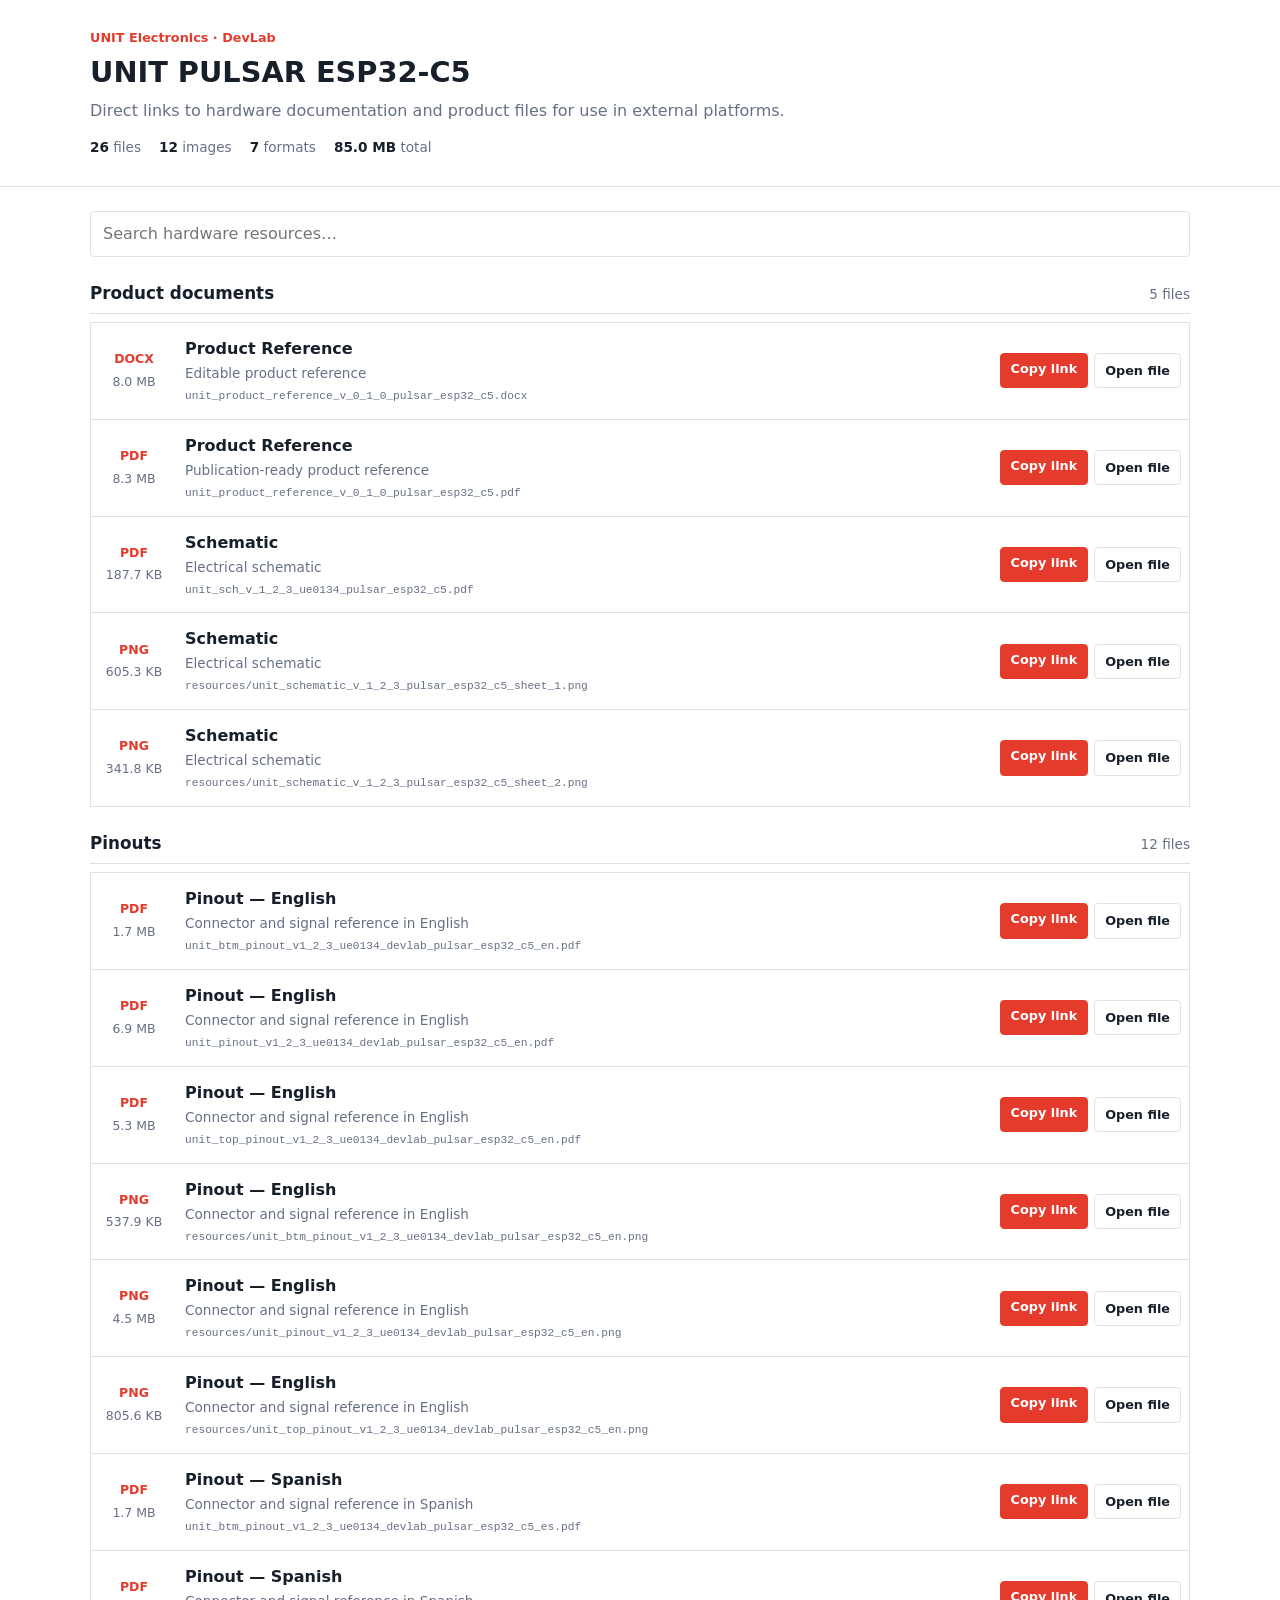
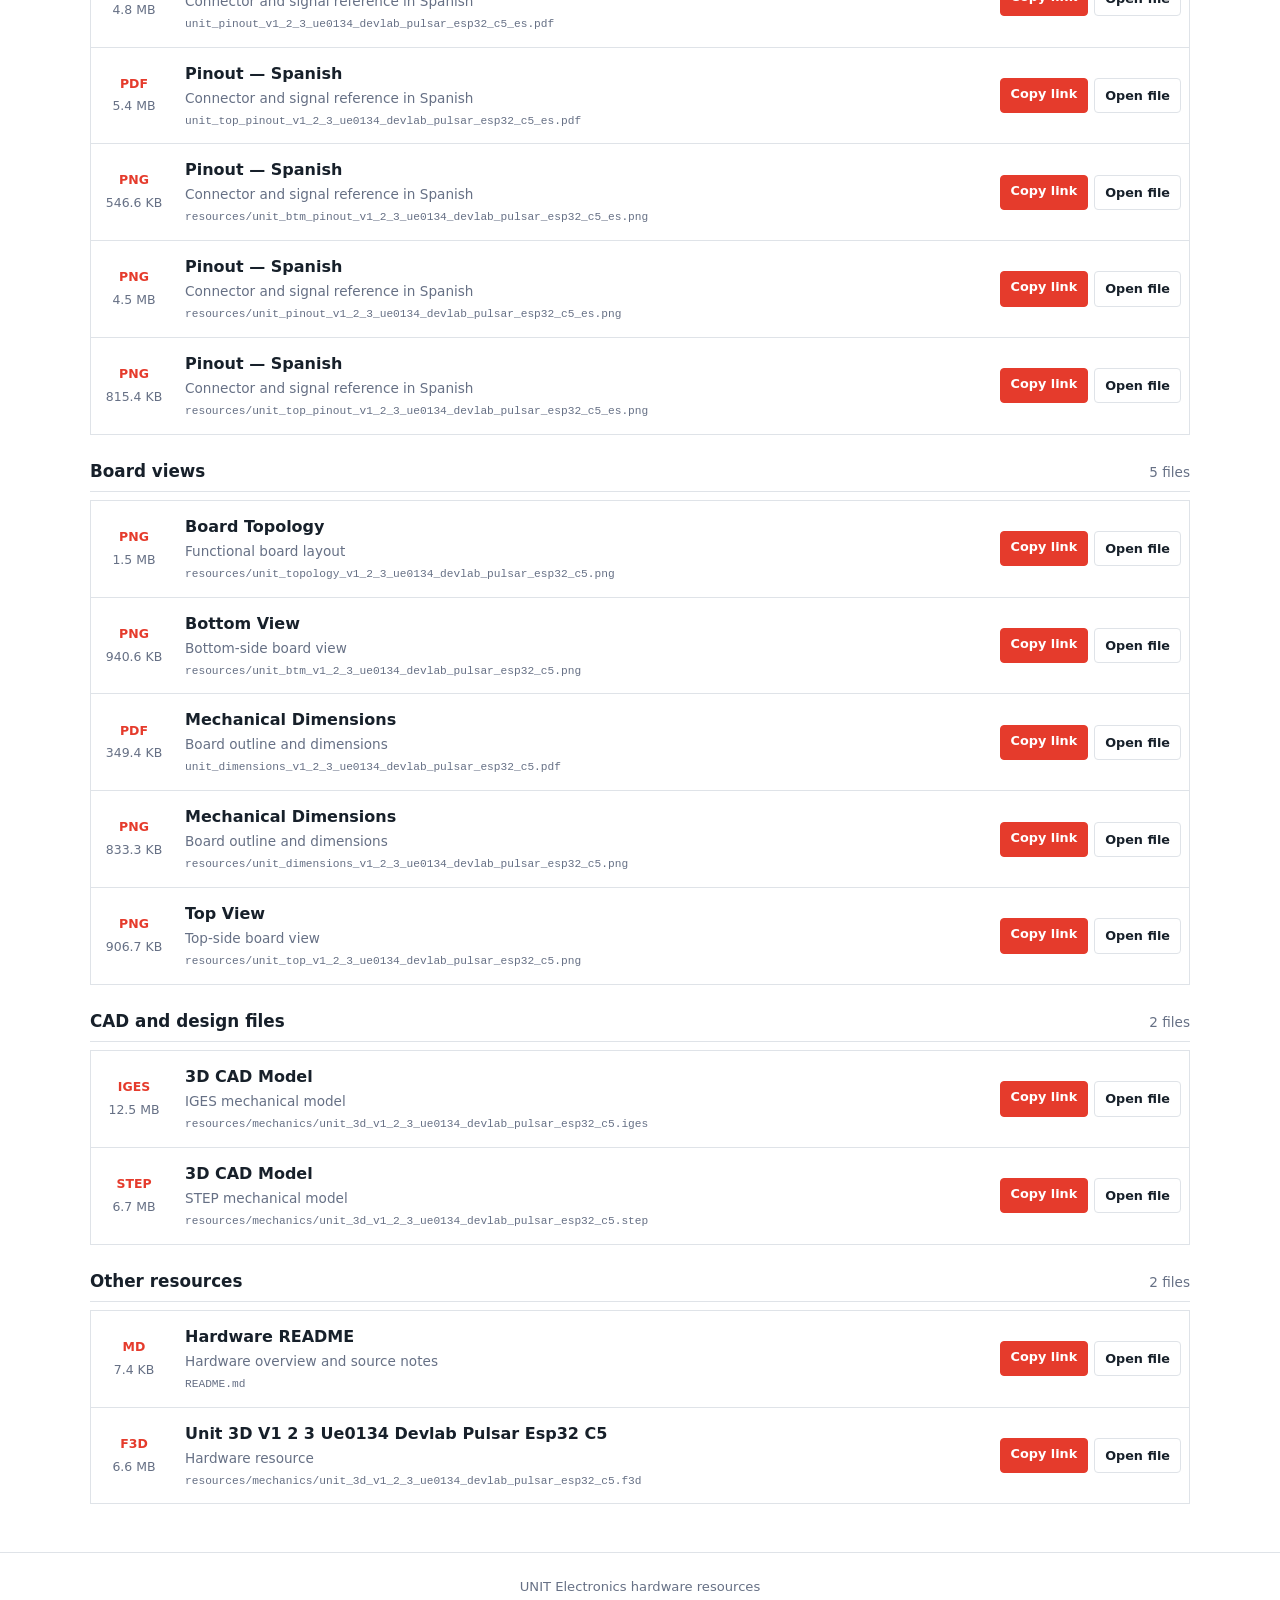
==== commit 1e214557: "Auto-update hardware documentation" ====
--- a/docs/index.html
+++ b/docs/index.html
@@ -143,7 +143,7 @@
         <span><strong>26</strong> files</span>
         <span><strong>12</strong> images</span>
         <span><strong>7</strong> formats</span>
-        <span><strong>70.8 MB</strong> total</span>
+        <span><strong>85.0 MB</strong> total</span>
       </div>
     </div>
   </header>
@@ -162,7 +162,7 @@
         <article class="resource-item" data-search="product reference unit_product_reference_v_0_1_0_pulsar_esp32_c5.docx editable product reference">
           <div class="file-meta">
             <strong class="file-type">DOCX</strong>
-            <span class="file-size">934.2 KB</span>
+            <span class="file-size">8.0 MB</span>
           </div>
           <div class="resource-details">
             <h3>Product Reference</h3>
@@ -178,7 +178,7 @@
         <article class="resource-item" data-search="product reference unit_product_reference_v_0_1_0_pulsar_esp32_c5.pdf publication-ready product reference">
           <div class="file-meta">
             <strong class="file-type">PDF</strong>
-            <span class="file-size">1.1 MB</span>
+            <span class="file-size">8.3 MB</span>
           </div>
           <div class="resource-details">
             <h3>Product Reference</h3>
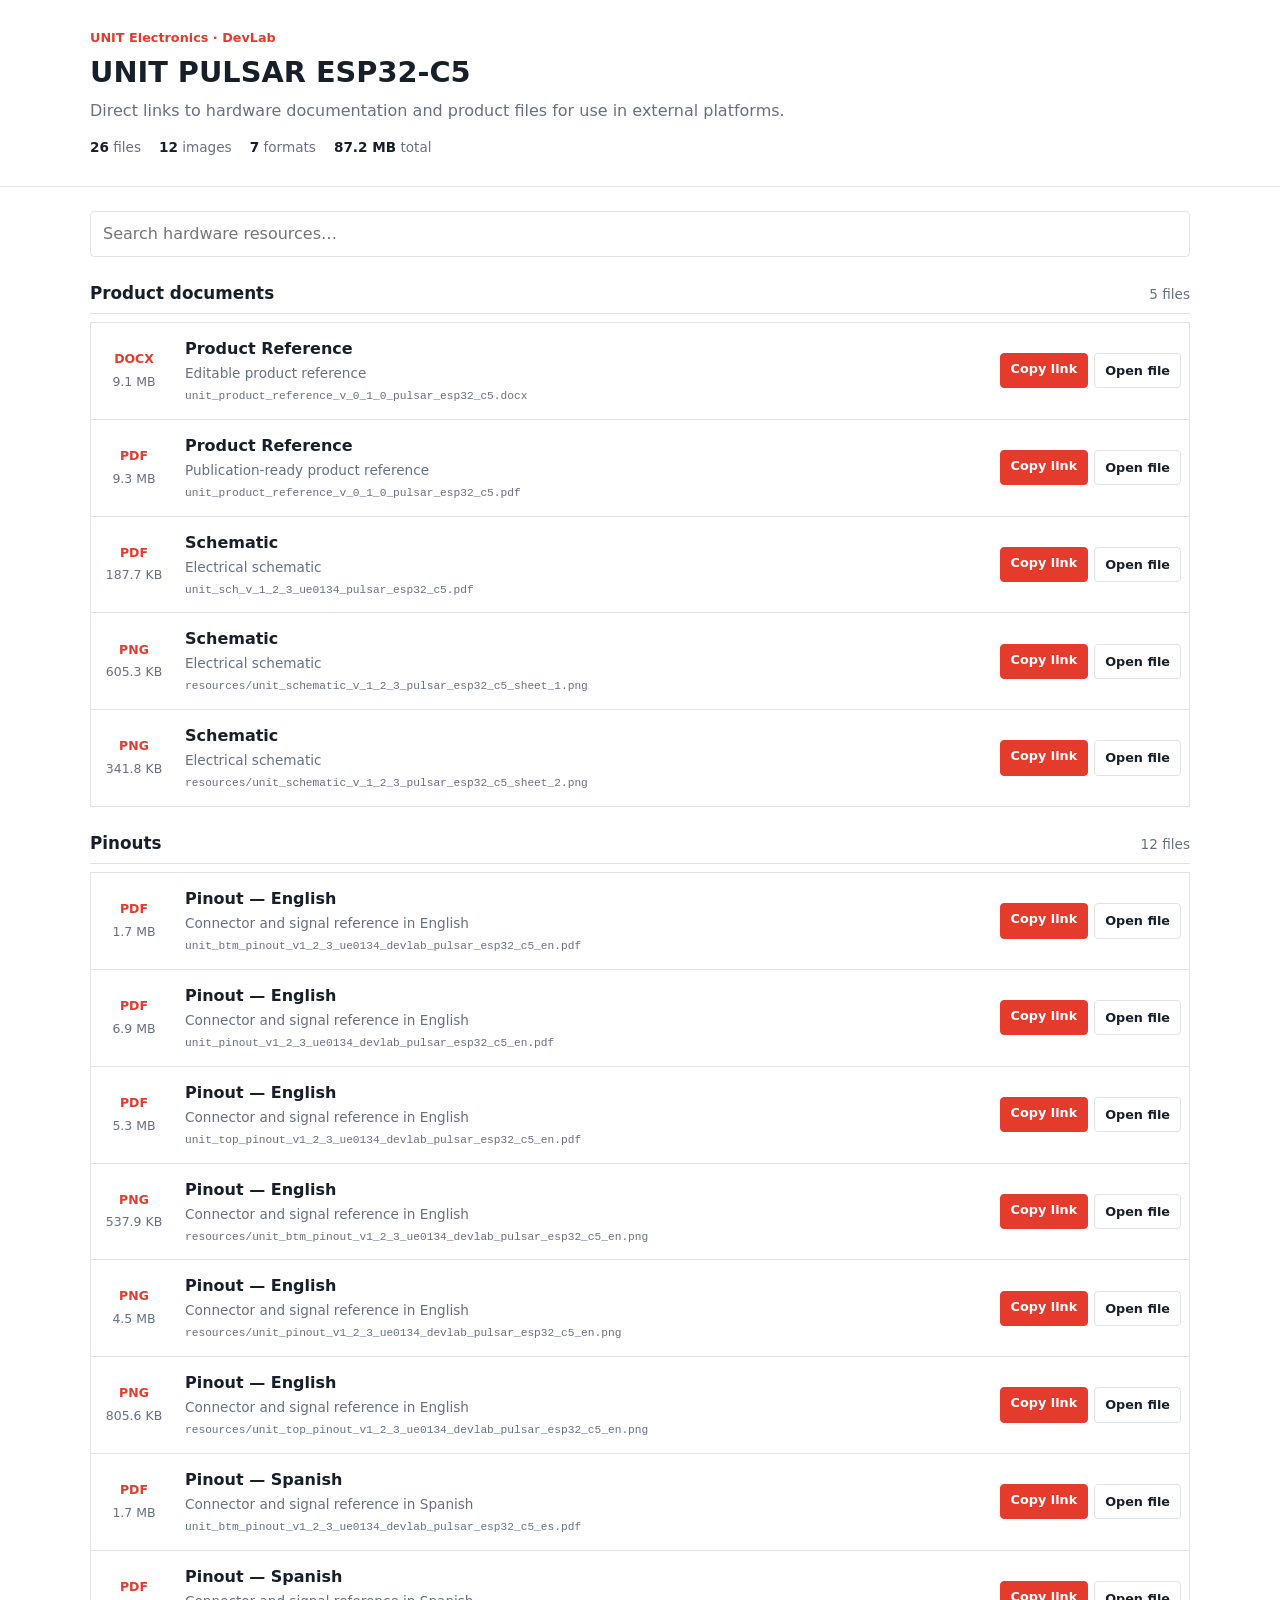
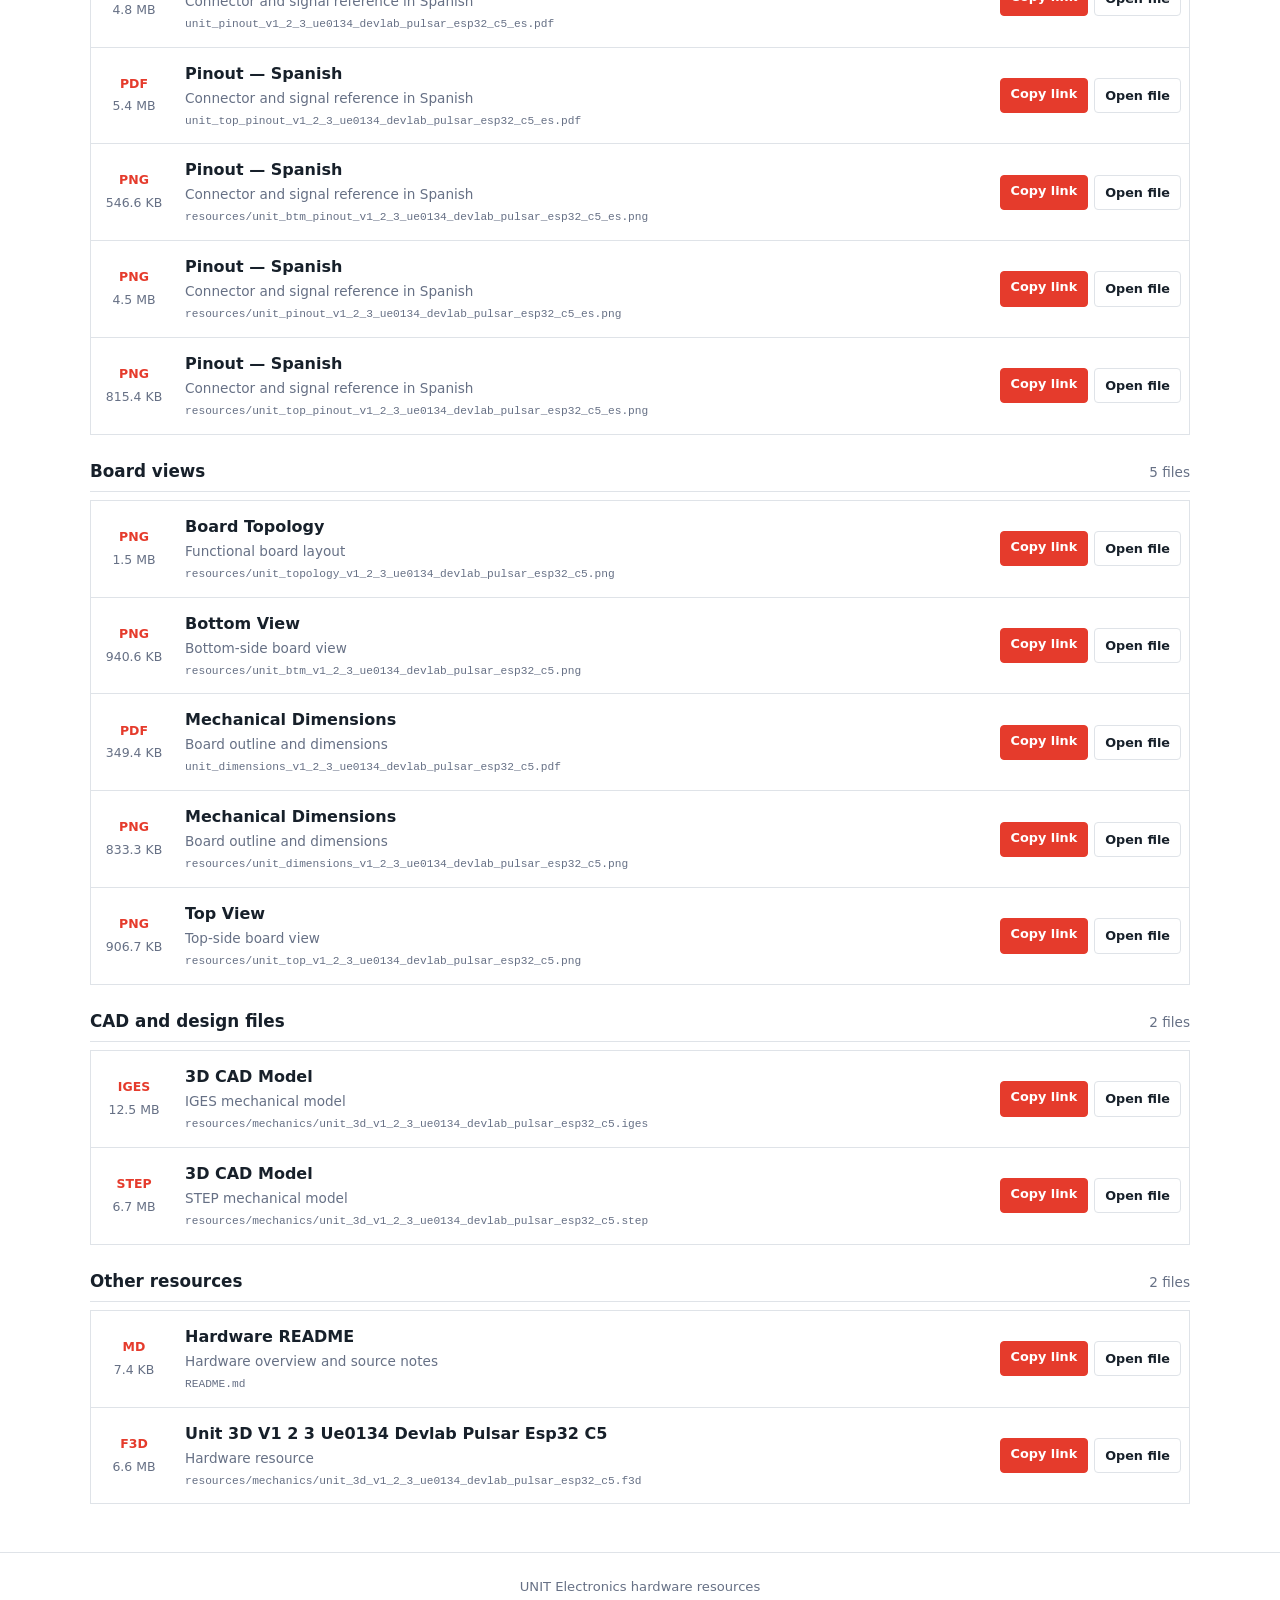
==== commit d1c3bde4: "Auto-update hardware documentation" ====
--- a/docs/index.html
+++ b/docs/index.html
@@ -143,7 +143,7 @@
         <span><strong>26</strong> files</span>
         <span><strong>12</strong> images</span>
         <span><strong>7</strong> formats</span>
-        <span><strong>85.0 MB</strong> total</span>
+        <span><strong>87.2 MB</strong> total</span>
       </div>
     </div>
   </header>
@@ -162,7 +162,7 @@
         <article class="resource-item" data-search="product reference unit_product_reference_v_0_1_0_pulsar_esp32_c5.docx editable product reference">
           <div class="file-meta">
             <strong class="file-type">DOCX</strong>
-            <span class="file-size">8.0 MB</span>
+            <span class="file-size">9.1 MB</span>
           </div>
           <div class="resource-details">
             <h3>Product Reference</h3>
@@ -178,7 +178,7 @@
         <article class="resource-item" data-search="product reference unit_product_reference_v_0_1_0_pulsar_esp32_c5.pdf publication-ready product reference">
           <div class="file-meta">
             <strong class="file-type">PDF</strong>
-            <span class="file-size">8.3 MB</span>
+            <span class="file-size">9.3 MB</span>
           </div>
           <div class="resource-details">
             <h3>Product Reference</h3>
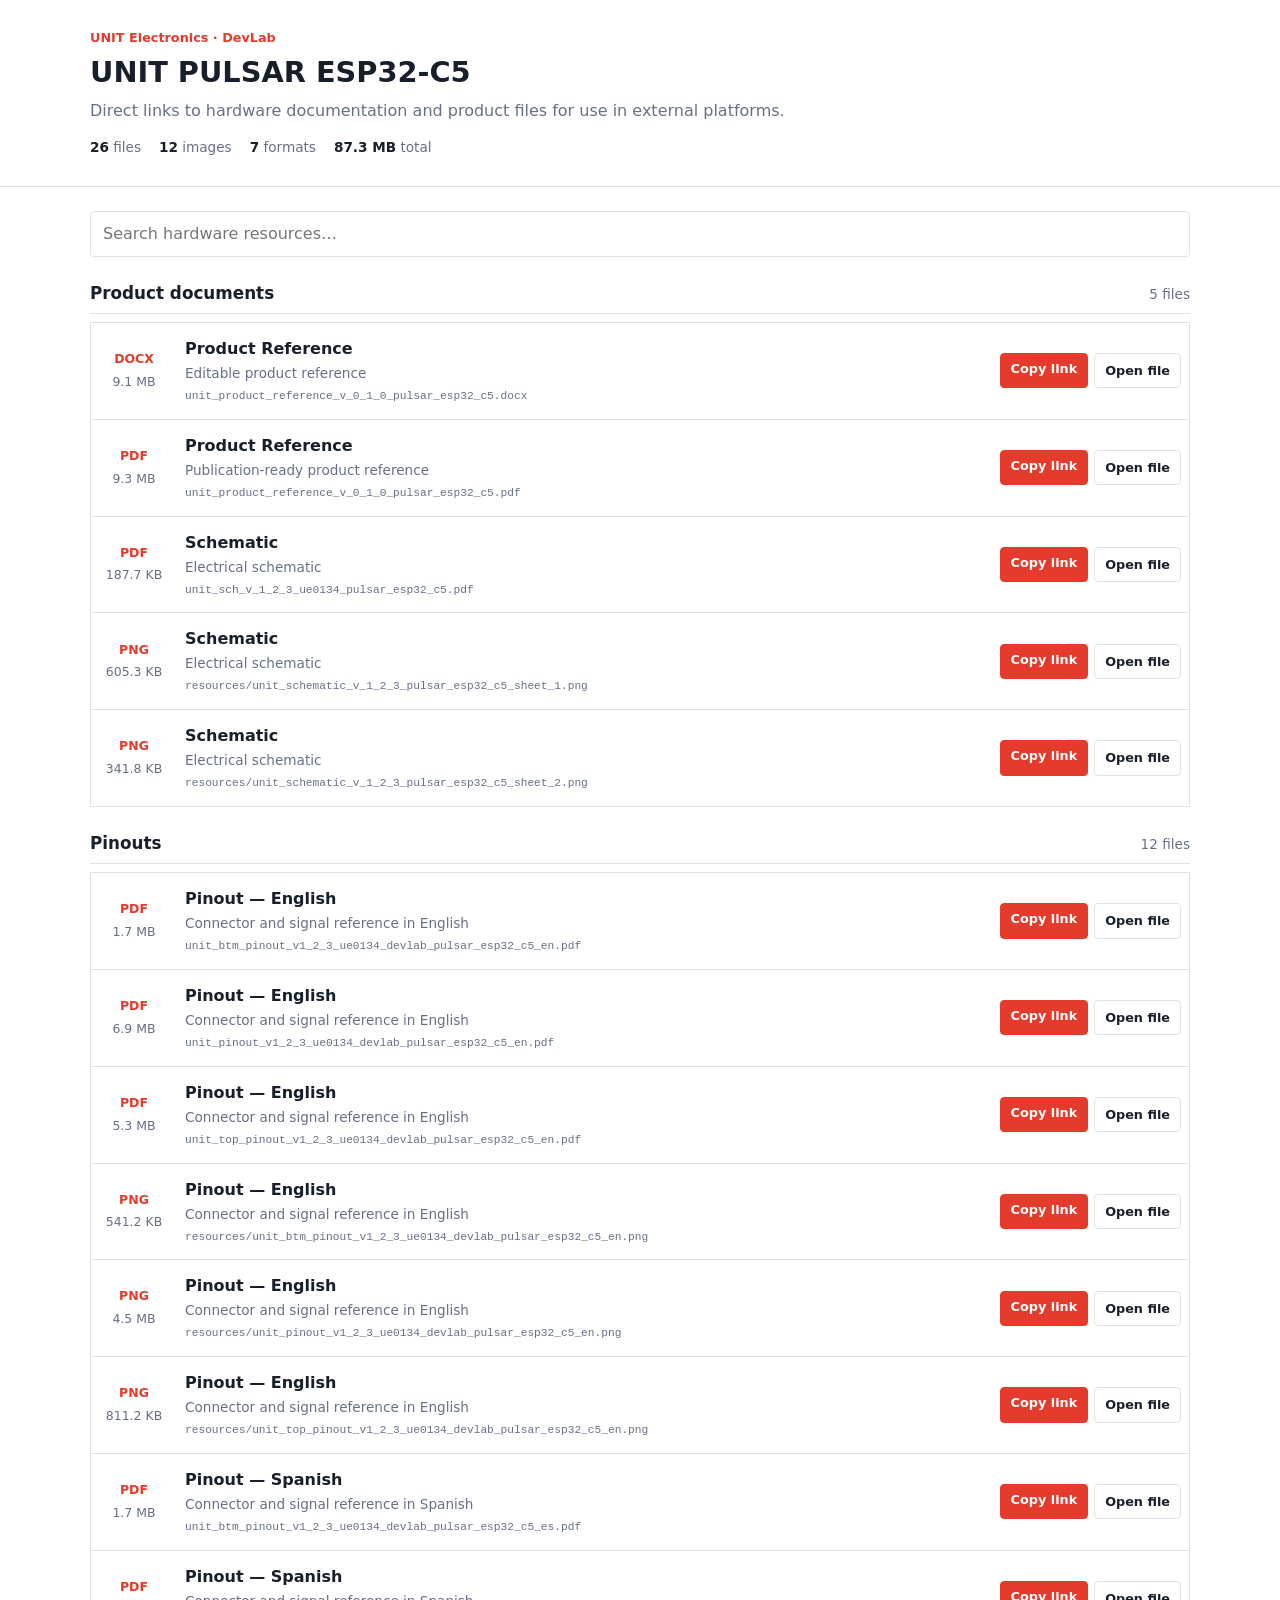
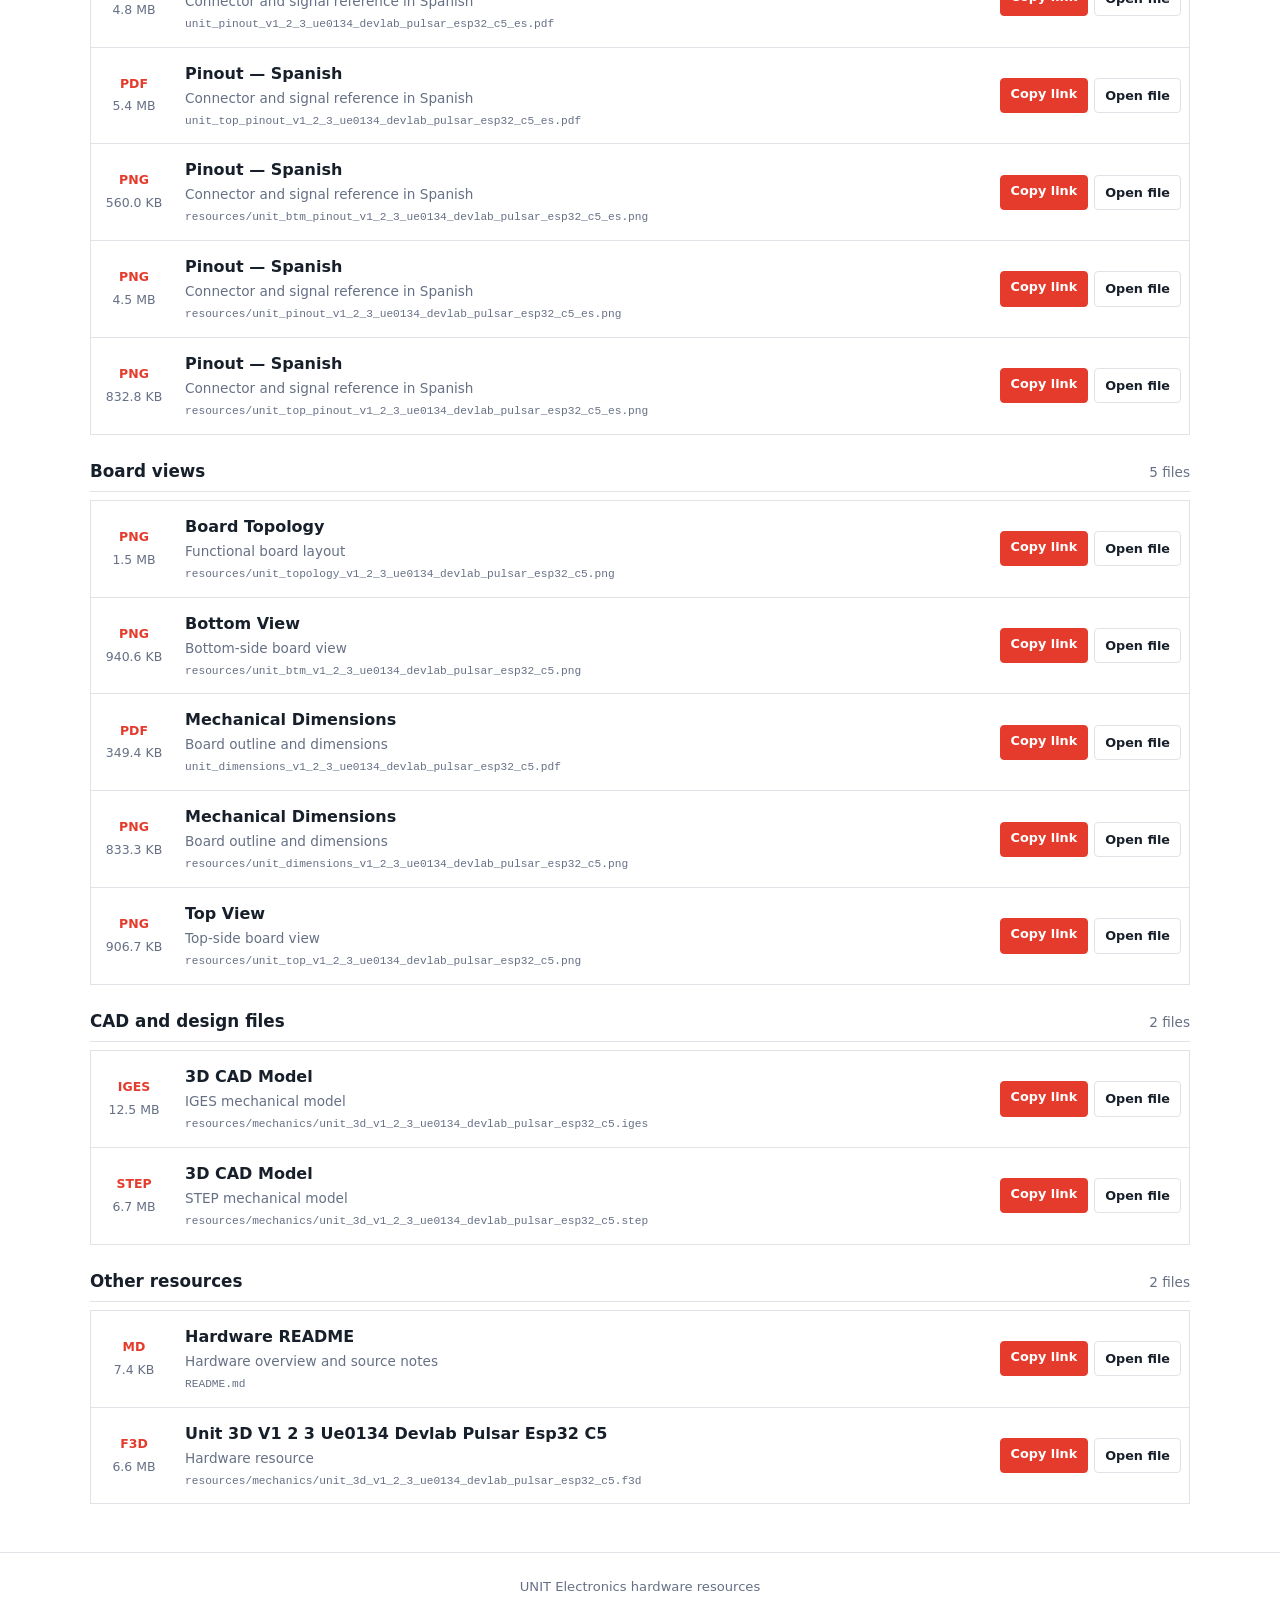
==== commit c9a8b35b: "Auto-update hardware documentation" ====
--- a/docs/index.html
+++ b/docs/index.html
@@ -143,7 +143,7 @@
         <span><strong>26</strong> files</span>
         <span><strong>12</strong> images</span>
         <span><strong>7</strong> formats</span>
-        <span><strong>87.2 MB</strong> total</span>
+        <span><strong>87.3 MB</strong> total</span>
       </div>
     </div>
   </header>
@@ -297,7 +297,7 @@
         <article class="resource-item" data-search="pinout — english resources/unit_btm_pinout_v1_2_3_ue0134_devlab_pulsar_esp32_c5_en.png connector and signal reference in english">
           <div class="file-meta">
             <strong class="file-type">PNG</strong>
-            <span class="file-size">537.9 KB</span>
+            <span class="file-size">541.2 KB</span>
           </div>
           <div class="resource-details">
             <h3>Pinout — English</h3>
@@ -329,7 +329,7 @@
         <article class="resource-item" data-search="pinout — english resources/unit_top_pinout_v1_2_3_ue0134_devlab_pulsar_esp32_c5_en.png connector and signal reference in english">
           <div class="file-meta">
             <strong class="file-type">PNG</strong>
-            <span class="file-size">805.6 KB</span>
+            <span class="file-size">811.2 KB</span>
           </div>
           <div class="resource-details">
             <h3>Pinout — English</h3>
@@ -393,7 +393,7 @@
         <article class="resource-item" data-search="pinout — spanish resources/unit_btm_pinout_v1_2_3_ue0134_devlab_pulsar_esp32_c5_es.png connector and signal reference in spanish">
           <div class="file-meta">
             <strong class="file-type">PNG</strong>
-            <span class="file-size">546.6 KB</span>
+            <span class="file-size">560.0 KB</span>
           </div>
           <div class="resource-details">
             <h3>Pinout — Spanish</h3>
@@ -425,7 +425,7 @@
         <article class="resource-item" data-search="pinout — spanish resources/unit_top_pinout_v1_2_3_ue0134_devlab_pulsar_esp32_c5_es.png connector and signal reference in spanish">
           <div class="file-meta">
             <strong class="file-type">PNG</strong>
-            <span class="file-size">815.4 KB</span>
+            <span class="file-size">832.8 KB</span>
           </div>
           <div class="resource-details">
             <h3>Pinout — Spanish</h3>
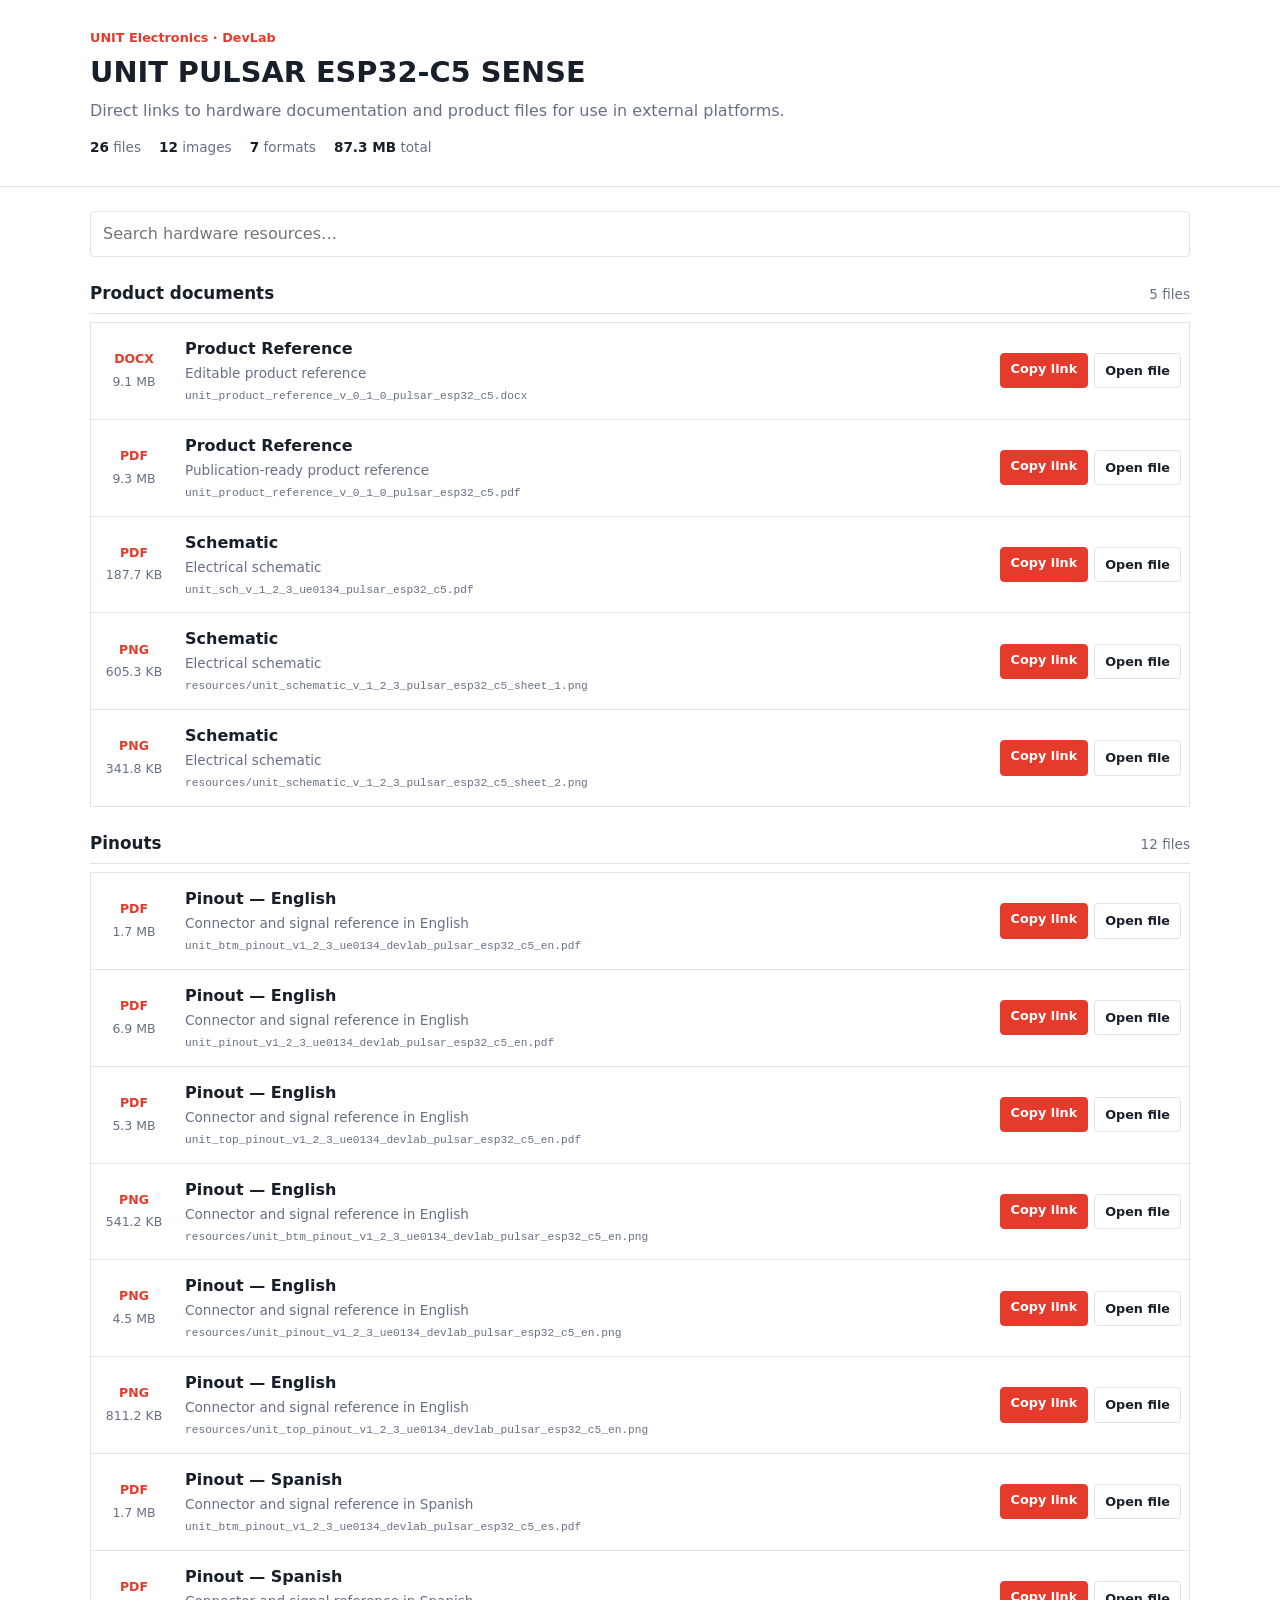
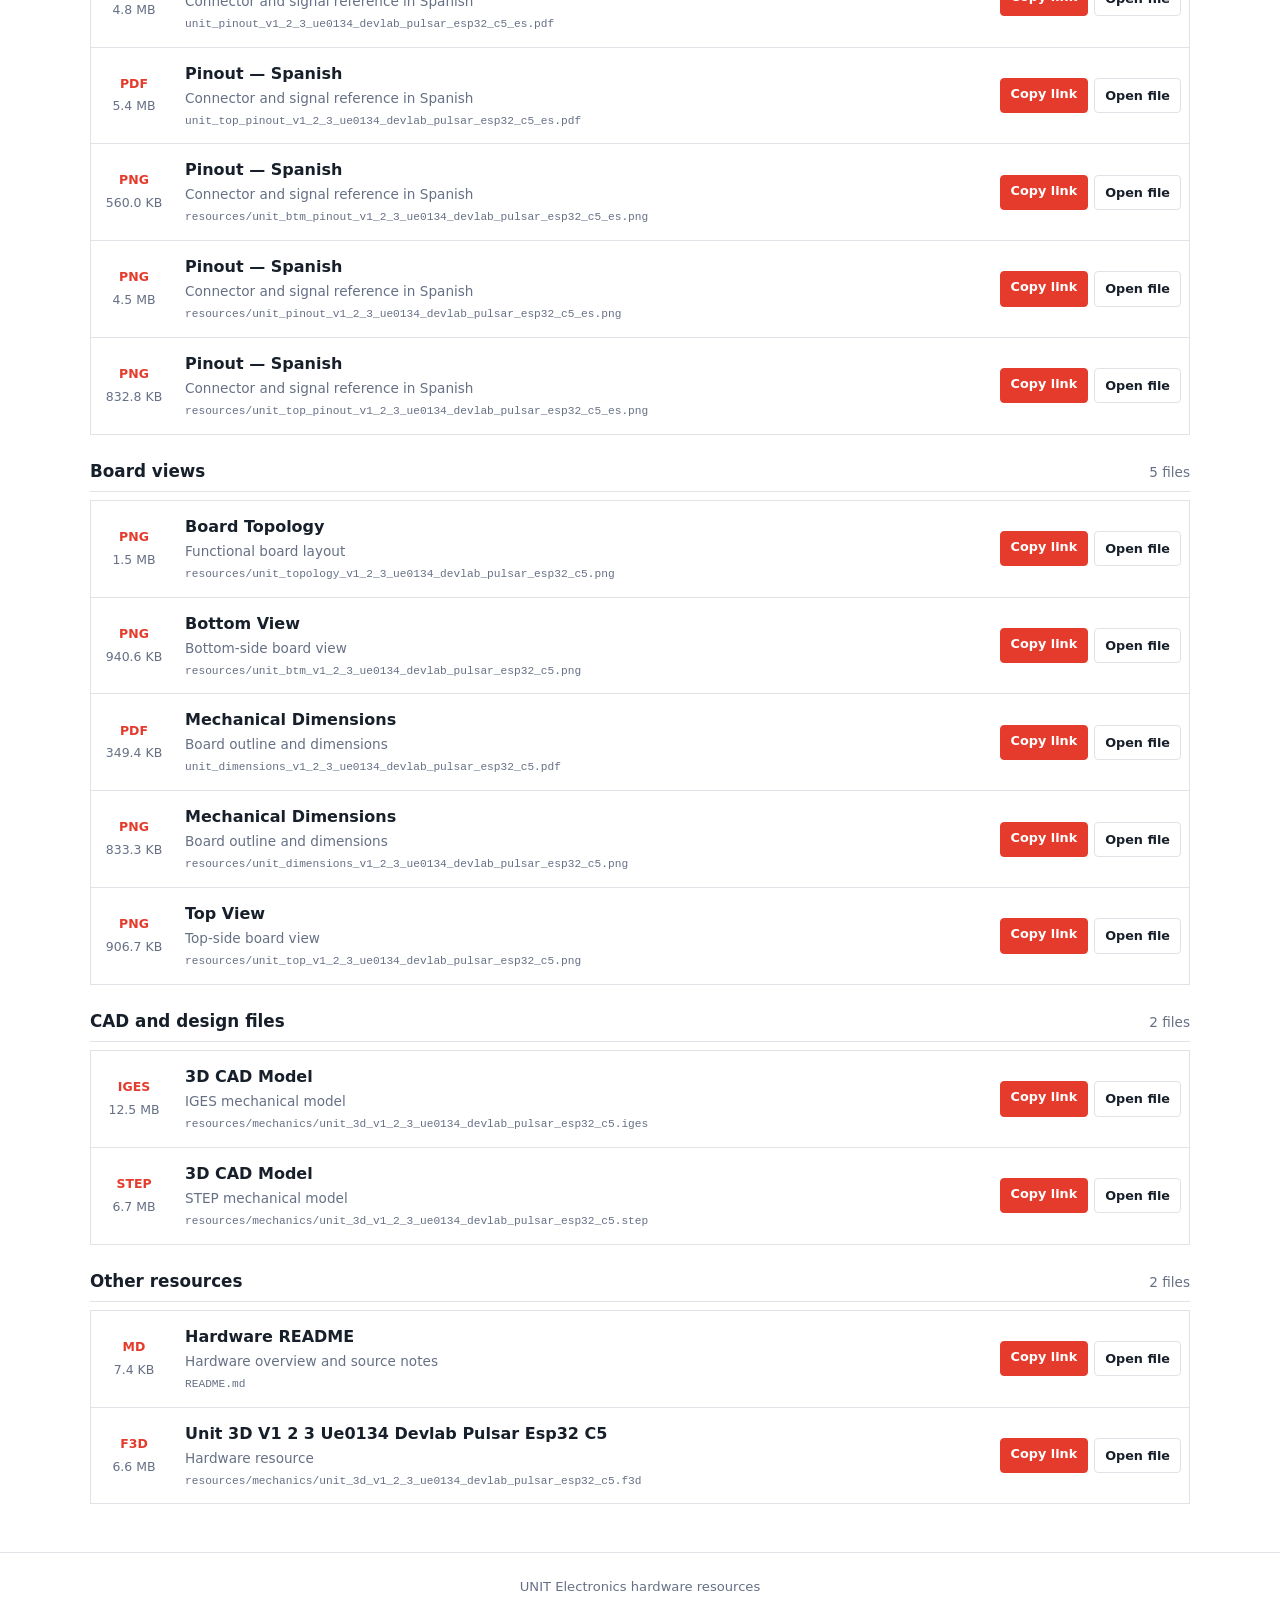
==== commit 00ded87e: "Auto-update hardware documentation" ====
--- a/docs/index.html
+++ b/docs/index.html
@@ -4,8 +4,8 @@
   <base href="hardware/">
   <meta charset="UTF-8">
   <meta name="viewport" content="width=device-width, initial-scale=1.0">
-  <meta name="description" content="UNIT PULSAR ESP32-C5 hardware documentation and downloads">
-  <title>UNIT PULSAR ESP32-C5 | Hardware Resources</title>
+  <meta name="description" content="UNIT PULSAR ESP32-C5 SENSE hardware documentation and downloads">
+  <title>UNIT PULSAR ESP32-C5 SENSE | Hardware Resources</title>
   <style>
     :root {
       --ink: #17202a;
@@ -137,7 +137,7 @@
   <header class="site-header">
     <div class="header-content">
       <p class="eyebrow">UNIT Electronics · DevLab</p>
-      <h1>UNIT PULSAR ESP32-C5</h1>
+      <h1>UNIT PULSAR ESP32-C5 SENSE</h1>
       <p class="subtitle">Direct links to hardware documentation and product files for use in external platforms.</p>
       <div class="summary" aria-label="Resource summary">
         <span><strong>26</strong> files</span>
